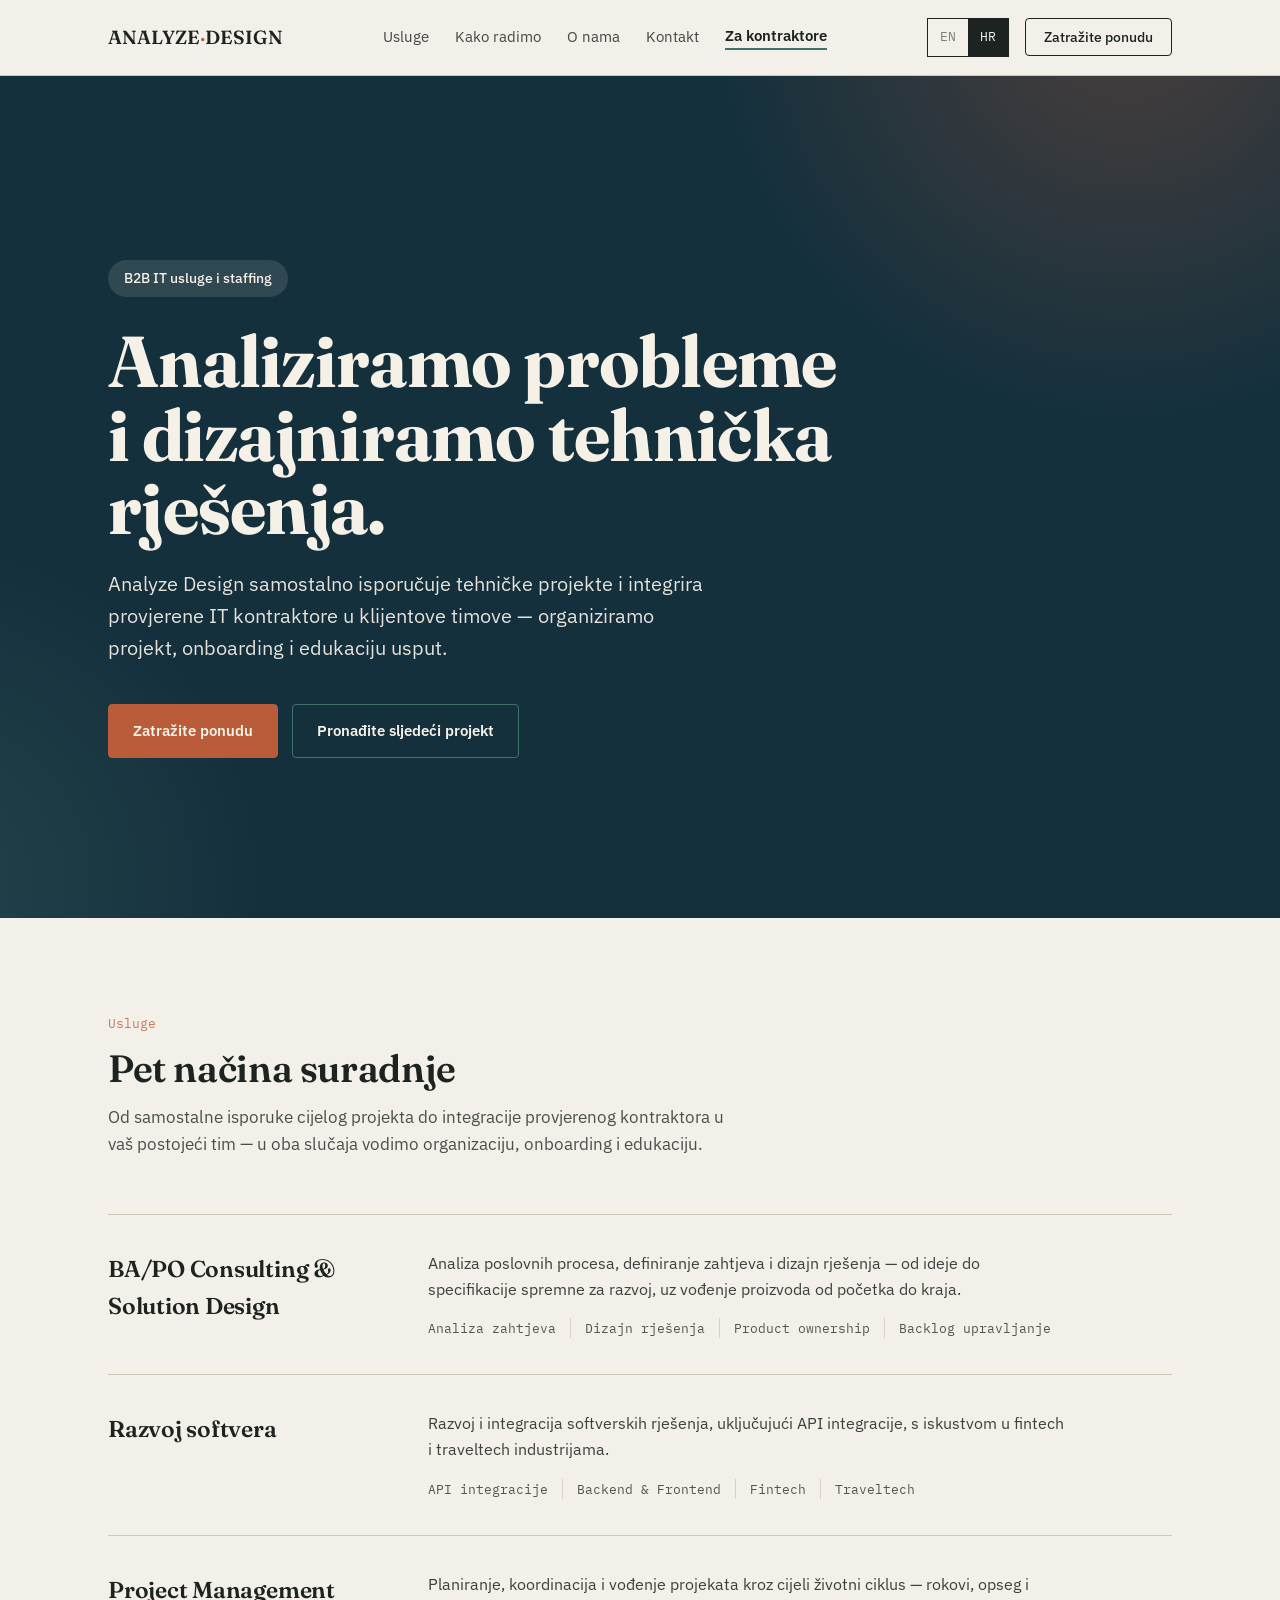
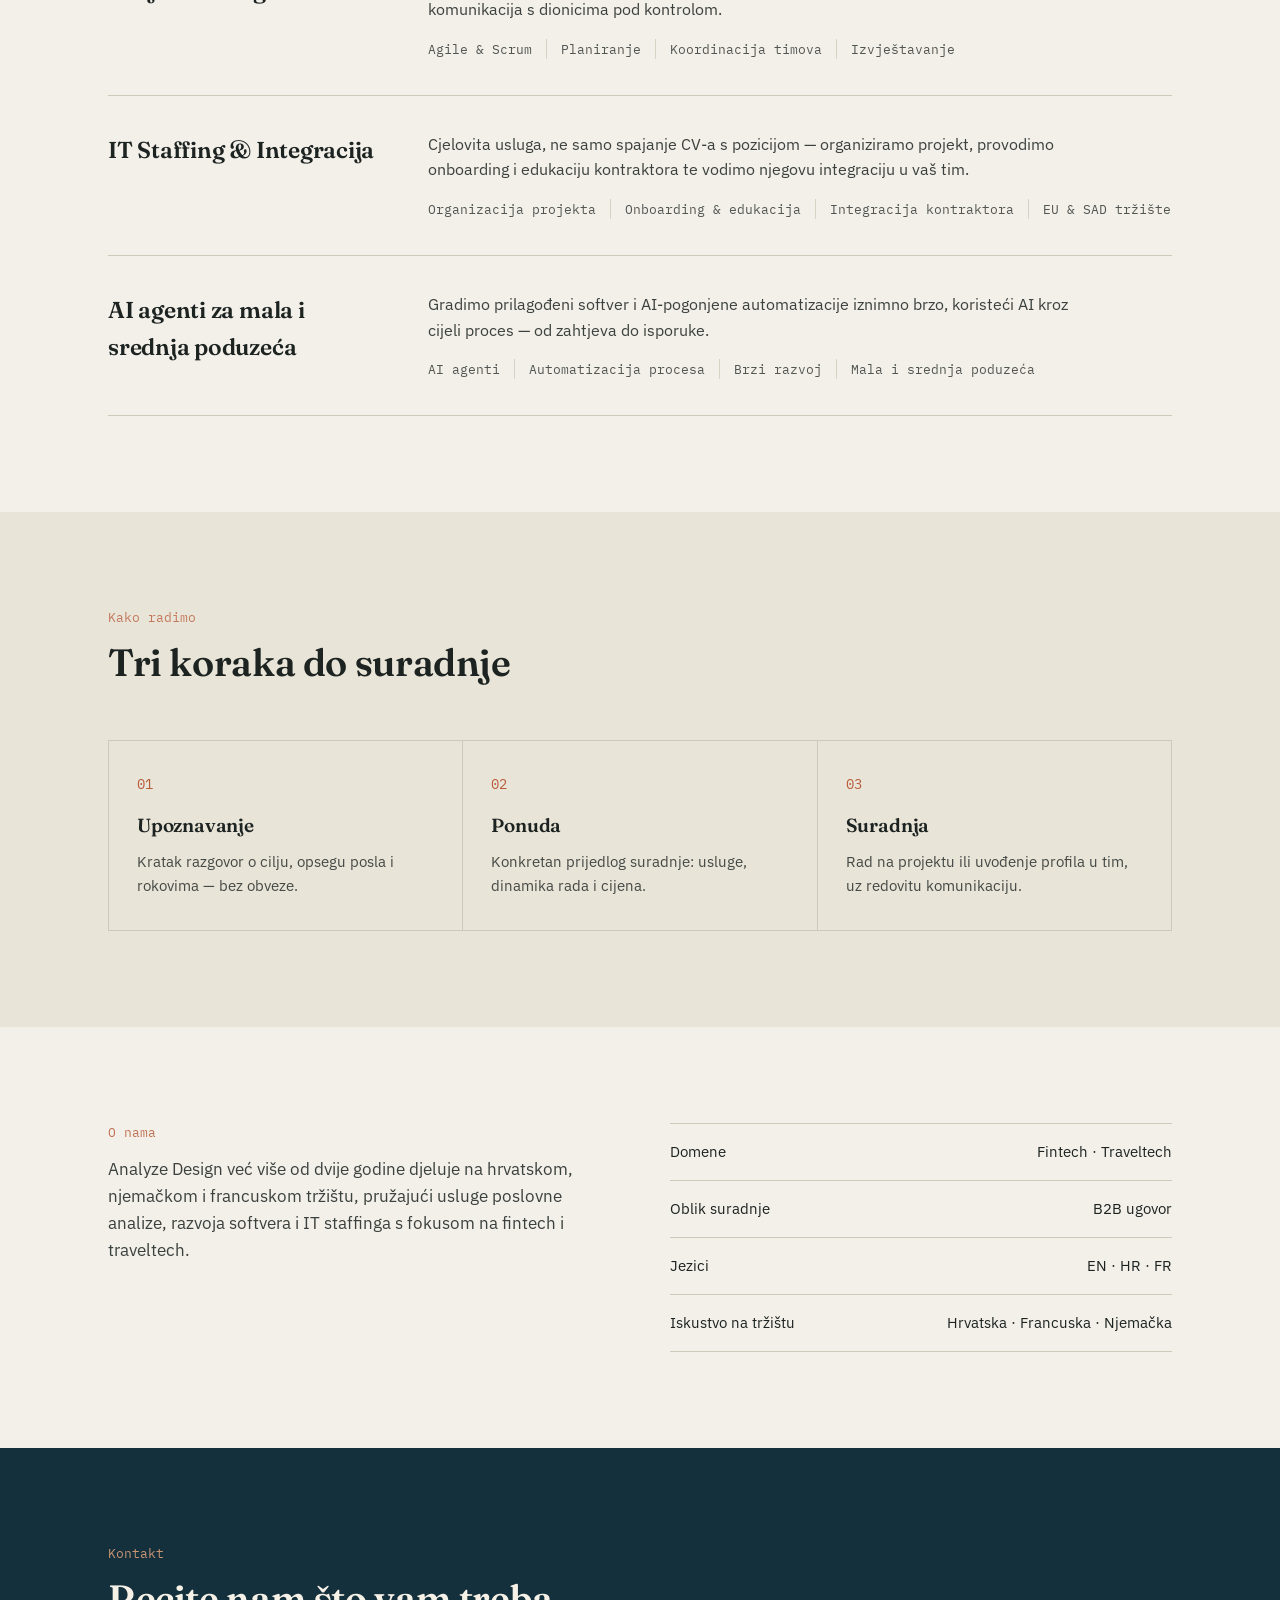
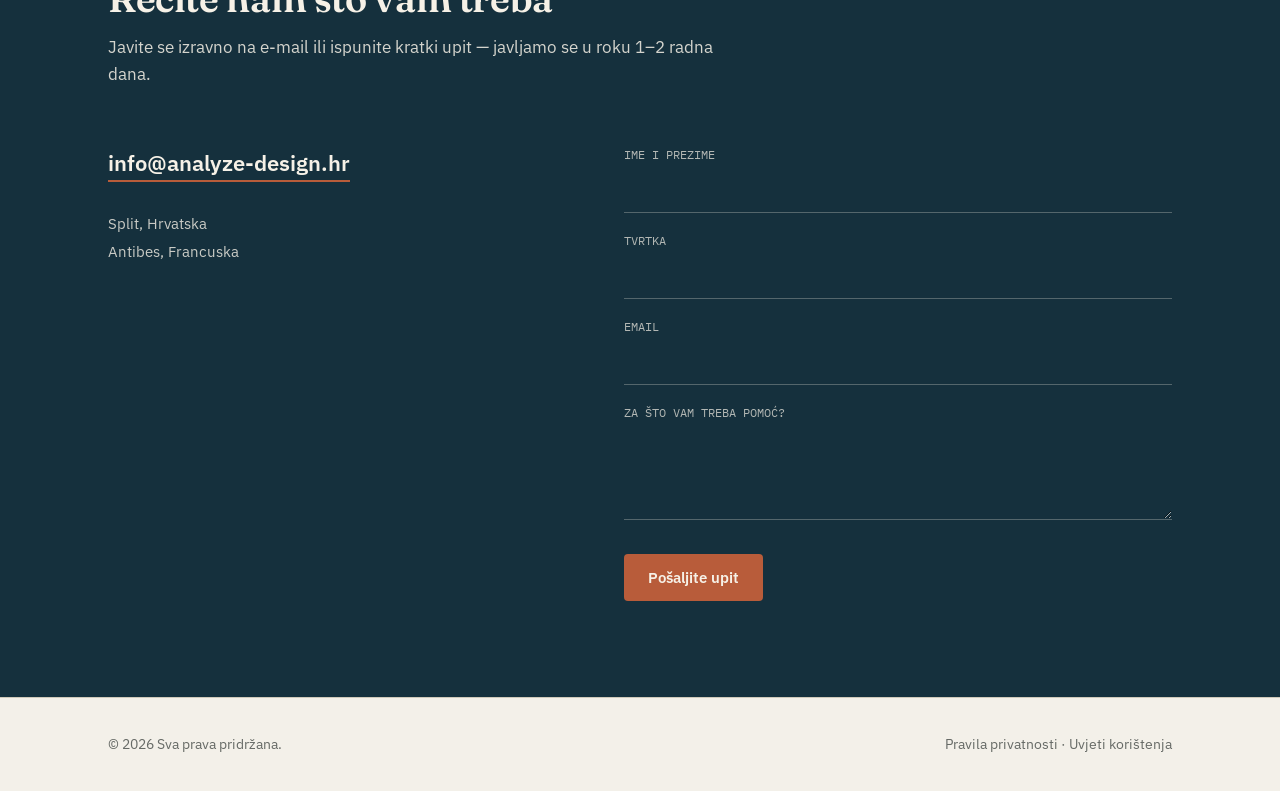
==== hr/index.html @ 05cdfe8d "Rename hr-index.html to index.html" ====
<!DOCTYPE html>
<html lang="hr">
<head>
<meta charset="UTF-8">
<meta name="viewport" content="width=device-width, initial-scale=1.0">
<title>Analyze Design — Analiziramo probleme i dizajniramo tehnička rješenja</title>
<meta name="description" content="Analyze Design d.o.o. — BA/PO consulting & dizajn rješenja, razvoj softvera, project management, AI agenti i B2B IT staffing za tvrtke diljem EU-a i SAD-a.">
<link rel="canonical" href="https://analyze-design.hr/hr/">
<link rel="alternate" hreflang="en" href="https://analyze-design.hr/">
<link rel="alternate" hreflang="hr" href="https://analyze-design.hr/hr/">
<link rel="alternate" hreflang="x-default" href="https://analyze-design.hr/">
<meta property="og:type" content="website">
<meta property="og:site_name" content="Analyze Design">
<meta property="og:locale" content="hr_HR">
<meta property="og:url" content="https://analyze-design.hr/hr/">
<meta property="og:title" content="Analyze Design — Analiziramo probleme i dizajniramo tehnička rješenja">
<meta property="og:description" content="BA/PO consulting & dizajn rješenja, razvoj softvera, project management, AI agenti i B2B IT staffing za tvrtke diljem EU-a i SAD-a.">
<meta property="og:image" content="https://analyze-design.hr/og-image.png">
<meta property="og:image:width" content="1200">
<meta property="og:image:height" content="630">
<meta name="twitter:card" content="summary_large_image">
<meta name="twitter:title" content="Analyze Design — Analiziramo probleme i dizajniramo tehnička rješenja">
<meta name="twitter:description" content="BA/PO consulting & dizajn rješenja, razvoj softvera, project management, AI agenti i B2B IT staffing za tvrtke diljem EU-a i SAD-a.">
<meta name="twitter:image" content="https://analyze-design.hr/og-image.png">
<link rel="icon" href="data:image/svg+xml,%3Csvg xmlns='http://www.w3.org/2000/svg' viewBox='0 0 100 100'%3E%3Crect width='100' height='100' fill='%2315303D'/%3E%3Cpath d='M20 20 L20 80 M20 20 L80 20' stroke='%23F6F1E7' stroke-width='6' fill='none'/%3E%3C/svg%3E">
<link rel="preconnect" href="https://fonts.googleapis.com">
<link rel="preconnect" href="https://fonts.gstatic.com" crossorigin>
<link href="https://fonts.googleapis.com/css2?family=Fraunces:opsz,wght@9..144,500;9..144,600;9..144,700&family=IBM+Plex+Mono:wght@400;500&family=IBM+Plex+Sans:wght@400;500;600;700&display=swap" rel="stylesheet">
<style>
  :root{
    --ink:#1C2321; --paper:#F3F0E9; --paper-2:#E9E4D8;
    --blueprint:#15303D; --blueprint-2:#1E4152;
    --line:#CFC9BA; --line-on-blue:rgba(246,241,231,0.28);
    --rust:#B85C3A; --rust-dark:#95452A;
    --teal:#3E7268; --teal-dark:#2C5148;
    --cream:#F6F1E7; --max:1120px;
  }
  *{box-sizing:border-box;}
  html{scroll-behavior:smooth;}
  body{margin:0; background:var(--paper); color:var(--ink); font-family:'IBM Plex Sans', sans-serif; font-size:16px; line-height:1.6; -webkit-font-smoothing:antialiased;}
  a{color:inherit;}
  h1,h2,h3,h4{font-family:'Fraunces', Georgia, serif; font-weight:600; letter-spacing:-0.01em;}
  .mono{font-family:'IBM Plex Mono', monospace;}
  .wrap{max-width:var(--max); margin:0 auto; padding:0 28px;}

  header{position:sticky; top:0; z-index:50; background:var(--paper); border-bottom:1px solid var(--line);}
  .nav{display:flex; align-items:center; justify-content:space-between; padding:18px 28px; max-width:var(--max); margin:0 auto; gap:20px; flex-wrap:wrap; position:relative;}
  .brand{font-family:'Fraunces', serif; font-weight:600; font-size:19px; white-space:nowrap; text-decoration:none; color:var(--ink);}
  .brand span{color:var(--rust);}
  nav.links{display:flex; gap:26px; align-items:center;}
  nav.links a{text-decoration:none; font-size:15px; color:var(--ink); opacity:0.82; white-space:nowrap;}
  nav.links a:hover{opacity:1;}
  nav.links a.cross-link{opacity:1; font-weight:600; border-bottom:2px solid var(--teal);}
  .nav-right{display:flex; align-items:center; gap:16px;}
  .nav-cta{border-radius:4px; border:1px solid var(--ink); padding:9px 18px; text-decoration:none; font-size:14px; font-weight:500; white-space:nowrap; background:none; cursor:pointer; font-family:'IBM Plex Sans', sans-serif; color:var(--ink);}
  .nav-cta:hover{background:var(--ink); color:var(--paper);}
  .lang-switch{display:flex; border:1px solid var(--ink); font-family:'IBM Plex Mono', monospace; font-size:13px;}
  .lang-switch a{padding:8px 12px; text-decoration:none; color:var(--ink); opacity:0.55;}
  .lang-switch a.active{opacity:1; background:var(--ink); color:var(--paper);}
  .menu-toggle{display:none; background:none; border:1px solid var(--ink); border-radius:4px; padding:9px 10px; cursor:pointer; flex-direction:column; gap:4px;}
  .menu-toggle span{display:block; width:18px; height:2px; background:var(--ink);}

  .hero{background:var(--blueprint); color:var(--cream); position:relative; overflow:hidden;
    background-image:
      radial-gradient(680px circle at 88% -8%, rgba(184,92,58,0.32), transparent 60%),
      radial-gradient(560px circle at -6% 96%, rgba(62,114,104,0.30), transparent 60%);
  }
  .hero-inner{max-width:var(--max); margin:0 auto; padding:88px 28px 0; position:relative;}
  .hero-tag{display:inline-block; font-size:13.5px; font-weight:500; color:var(--cream); background:rgba(246,241,231,0.12); padding:8px 16px; border-radius:999px; margin:0 0 28px;}
  .hero h1{font-size:clamp(40px, 6.6vw, 72px); line-height:1.02; margin:0 0 22px; font-weight:700; letter-spacing:-0.01em; max-width:760px;}
  .hero p.lead{font-size:clamp(17px, 2vw, 20px); max-width:600px; opacity:0.92; margin:0 0 40px;}
  .hero-ctas{display:flex; gap:14px; flex-wrap:wrap; margin-bottom:64px;}
  .btn-primary{border-radius:4px; background:var(--rust); color:var(--cream); border:1px solid var(--rust); padding:14px 24px; text-decoration:none; font-weight:600; font-size:15px; display:inline-block; cursor:pointer; font-family:'IBM Plex Sans', sans-serif;}
  .btn-primary:hover{background:var(--rust-dark); border-color:var(--rust-dark);}
  .btn-teal{border-radius:4px; background:transparent; color:var(--cream); border:1px solid var(--teal); padding:14px 24px; text-decoration:none; font-weight:600; font-size:15px; display:inline-block; cursor:pointer; font-family:'IBM Plex Sans', sans-serif;}
  .btn-teal:hover{background:var(--teal); border-color:var(--teal);}

  section{padding:96px 0;}
  .section-head{max-width:640px; margin-bottom:56px;}
  .section-head .kicker{font-family:'IBM Plex Mono', monospace; font-size:13px; color:var(--rust); margin:0 0 12px;}
  .section-head h2{font-size:clamp(28px,4vw,38px); margin:0 0 14px; line-height:1.14;}
  .section-head p{font-size:17px; opacity:0.78; margin:0;}

  .service-row{display:grid; grid-template-columns:280px 1fr; gap:40px; padding:36px 0; border-top:1px solid var(--line);}
  .service-row:last-child{border-bottom:1px solid var(--line);}
  .service-row h3{margin:0; font-size:23px;}
  .service-row .desc{font-size:16px; opacity:0.85; max-width:640px; margin:0 0 16px;}
  .tags{display:flex; flex-wrap:wrap; gap:10px 0;}
  .tags span{font-family:'IBM Plex Mono', monospace; font-size:12.5px; padding-right:14px; margin-right:14px; border-right:1px solid var(--line); opacity:0.75;}
  .tags span:last-child{border-right:none; margin-right:0; padding-right:0;}

  .process{background:var(--paper-2);}
  .steps{display:grid; grid-template-columns:repeat(3,1fr); gap:1px; background:var(--line); border:1px solid var(--line);}
  .step{background:var(--paper-2); padding:32px 28px;}
  .step .num{font-family:'IBM Plex Mono', monospace; font-size:14px; color:var(--rust); margin-bottom:14px;}
  .step h4{margin:0 0 10px; font-size:19px;}
  .step p{margin:0; font-size:15px; opacity:0.8;}

  .about{display:grid; grid-template-columns:1fr 1fr; gap:60px; align-items:start;}
  .about-copy p{font-size:17px; opacity:0.85; margin:0 0 18px;}
  .about-facts{border-top:1px solid var(--line);}
  .about-facts div{display:flex; justify-content:space-between; gap:20px; padding:16px 0; border-bottom:1px solid var(--line); font-size:15px;}

  .contact{background:var(--blueprint); color:var(--cream);}
  .contact .section-head p{opacity:0.85;}
  .contact .section-head .kicker{color:#E9A87E;}
  .contact-grid{display:grid; grid-template-columns:1fr 1.2fr; gap:60px;}
  .contact-info a.email{display:inline-block; font-size:22px; font-weight:600; text-decoration:none; border-bottom:2px solid var(--rust); margin-bottom:28px;}
  .contact-info .loc{opacity:0.8; font-size:15px; line-height:1.9;}
  form{display:flex; flex-direction:column; gap:18px;}
  .field label{display:block; font-family:'IBM Plex Mono', monospace; font-size:12px; opacity:0.7; margin-bottom:8px;}
  .field input, .field textarea{width:100%; background:transparent; border:none; border-bottom:1px solid var(--line-on-blue); color:var(--cream); font-family:'IBM Plex Sans', sans-serif; font-size:16px; padding:10px 0; outline:none;}
  .field input:focus, .field textarea:focus{border-bottom-color:var(--cream);}
  .field textarea{resize:vertical; min-height:90px;}
  form .btn-primary{align-self:flex-start; border:none; margin-top:8px;}

  footer{padding:36px 0; border-top:1px solid var(--line);}
  .foot-inner{display:flex; justify-content:space-between; flex-wrap:wrap; gap:12px; font-size:13.5px; opacity:0.65;}

  :is(a,button):focus-visible{outline:2px solid var(--rust); outline-offset:3px;}

  @media (max-width:820px){
    .menu-toggle{display:flex;}
    nav.links{display:none; position:absolute; top:100%; left:0; right:0; background:var(--paper); border-bottom:1px solid var(--line); flex-direction:column; align-items:flex-start; padding:20px 28px; gap:18px; z-index:60;}
    nav.links.open{display:flex;}
    .service-row{grid-template-columns:1fr; gap:14px;}
    .steps{grid-template-columns:1fr;}
    .about{grid-template-columns:1fr; gap:36px;}
    .contact-grid{grid-template-columns:1fr; gap:44px;}
    .nav{padding:16px 20px;}
  }
  @media (prefers-reduced-motion: reduce){ html{scroll-behavior:auto;} }
</style>
</head>
<body>

<header>
  <div class="nav">
    <a class="brand" href="index.html">ANALYZE<span>·</span>DESIGN</a>
    <nav class="links">
      <a href="#services">Usluge</a>
      <a href="#how-we-work">Kako radimo</a>
      <a href="#about">O nama</a>
      <a href="#contact">Kontakt</a>
      <a class="cross-link" href="contractors.html">Za kontraktore</a>
    </nav>
    <div class="nav-right">
      <div class="lang-switch">
        <a href="../index.html">EN</a>
        <a class="active" href="index.html">HR</a>
      </div>
      <button class="nav-cta" type="button" onclick="document.getElementById('contact').scrollIntoView({behavior:'smooth'})">Zatražite ponudu</button>
    </div>
    <button class="menu-toggle" type="button" aria-label="Izbornik" onclick="document.querySelector('nav.links').classList.toggle('open')">
      <span></span><span></span><span></span>
    </button>
  </div>
</header>

<section class="hero">
  <div class="hero-inner">
    <p class="hero-tag">B2B IT usluge i staffing</p>
    <h1>Analiziramo probleme<br>i dizajniramo tehnička rješenja.</h1>
    <p class="lead">Analyze Design samostalno isporučuje tehničke projekte i integrira provjerene IT kontraktore u klijentove timove — organiziramo projekt, onboarding i edukaciju usput.</p>
    <div class="hero-ctas">
      <button class="btn-primary" type="button" onclick="document.getElementById('contact').scrollIntoView({behavior:'smooth'})">Zatražite ponudu</button>
      <a class="btn-teal" href="contractors.html">Pronađite sljedeći projekt</a>
    </div>
  </div>
</section>

<section id="services">
  <div class="wrap">
    <div class="section-head">
      <p class="kicker">Usluge</p>
      <h2>Pet načina suradnje</h2>
      <p>Od samostalne isporuke cijelog projekta do integracije provjerenog kontraktora u vaš postojeći tim — u oba slučaja vodimo organizaciju, onboarding i edukaciju.</p>
    </div>

    <div class="service-row">
      <h3>BA/PO Consulting &amp; Solution Design</h3>
      <div><p class="desc">Analiza poslovnih procesa, definiranje zahtjeva i dizajn rješenja — od ideje do specifikacije spremne za razvoj, uz vođenje proizvoda od početka do kraja.</p>
      <div class="tags"><span>Analiza zahtjeva</span><span>Dizajn rješenja</span><span>Product ownership</span><span>Backlog upravljanje</span></div></div>
    </div>
    <div class="service-row">
      <h3>Razvoj softvera</h3>
      <div><p class="desc">Razvoj i integracija softverskih rješenja, uključujući API integracije, s iskustvom u fintech i traveltech industrijama.</p>
      <div class="tags"><span>API integracije</span><span>Backend & Frontend</span><span>Fintech</span><span>Traveltech</span></div></div>
    </div>
    <div class="service-row">
      <h3>Project Management</h3>
      <div><p class="desc">Planiranje, koordinacija i vođenje projekata kroz cijeli životni ciklus — rokovi, opseg i komunikacija s dionicima pod kontrolom.</p>
      <div class="tags"><span>Agile & Scrum</span><span>Planiranje</span><span>Koordinacija timova</span><span>Izvještavanje</span></div></div>
    </div>
    <div class="service-row">
      <h3>IT Staffing &amp; Integracija</h3>
      <div><p class="desc">Cjelovita usluga, ne samo spajanje CV-a s pozicijom — organiziramo projekt, provodimo onboarding i edukaciju kontraktora te vodimo njegovu integraciju u vaš tim.</p>
      <div class="tags"><span>Organizacija projekta</span><span>Onboarding & edukacija</span><span>Integracija kontraktora</span><span>EU & SAD tržište</span></div></div>
    </div>
    <div class="service-row">
      <h3>AI agenti za mala i srednja poduzeća</h3>
      <div><p class="desc">Gradimo prilagođeni softver i AI-pogonjene automatizacije iznimno brzo, koristeći AI kroz cijeli proces — od zahtjeva do isporuke.</p>
      <div class="tags"><span>AI agenti</span><span>Automatizacija procesa</span><span>Brzi razvoj</span><span>Mala i srednja poduzeća</span></div></div>
    </div>
  </div>
</section>

<section class="process" id="how-we-work">
  <div class="wrap">
    <div class="section-head">
      <p class="kicker">Kako radimo</p>
      <h2>Tri koraka do suradnje</h2>
    </div>
    <div class="steps">
      <div class="step"><div class="num mono">01</div><h4>Upoznavanje</h4><p>Kratak razgovor o cilju, opsegu posla i rokovima — bez obveze.</p></div>
      <div class="step"><div class="num mono">02</div><h4>Ponuda</h4><p>Konkretan prijedlog suradnje: usluge, dinamika rada i cijena.</p></div>
      <div class="step"><div class="num mono">03</div><h4>Suradnja</h4><p>Rad na projektu ili uvođenje profila u tim, uz redovitu komunikaciju.</p></div>
    </div>
  </div>
</section>

<section id="about">
  <div class="wrap about">
    <div class="about-copy">
      <p class="kicker" style="font-family:'IBM Plex Mono',monospace;font-size:13px;color:var(--rust);margin:0 0 12px;">O nama</p>
      <p>Analyze Design već više od dvije godine djeluje na hrvatskom, njemačkom i francuskom tržištu, pružajući usluge poslovne analize, razvoja softvera i IT staffinga s fokusom na fintech i traveltech.</p>
    </div>
    <div class="about-facts">
      <div><span>Domene</span><span>Fintech · Traveltech</span></div>
      <div><span>Oblik suradnje</span><span>B2B ugovor</span></div>
      <div><span>Jezici</span><span>EN · HR · FR</span></div>
      <div><span>Iskustvo na tržištu</span><span>Hrvatska · Francuska · Njemačka</span></div>
    </div>
  </div>
</section>

<section class="contact" id="contact">
  <div class="wrap">
    <div class="section-head">
      <p class="kicker">Kontakt</p>
      <h2>Recite nam što vam treba</h2>
      <p>Javite se izravno na e-mail ili ispunite kratki upit — javljamo se u roku 1–2 radna dana.</p>
    </div>
    <div class="contact-grid">
      <div class="contact-info">
        <a class="email" href="mailto:info@analyze-design.hr">info@analyze-design.hr</a>
        <div class="loc">Split, Hrvatska<br>Antibes, Francuska</div>
      </div>
      <form id="form-company">
        <div class="field"><label class="mono" for="c-name">IME I PREZIME</label><input type="text" id="c-name" required></div>
        <div class="field"><label class="mono" for="c-company">TVRTKA</label><input type="text" id="c-company"></div>
        <div class="field"><label class="mono" for="c-email">EMAIL</label><input type="email" id="c-email" required></div>
        <div class="field"><label class="mono" for="c-message">ZA ŠTO VAM TREBA POMOĆ?</label><textarea id="c-message" required></textarea></div>
        <button type="submit" class="btn-primary">Pošaljite upit</button>
      </form>
    </div>
  </div>
</section>

<footer>
  <div class="wrap foot-inner">
    <span>© <span id="year"></span> Sva prava pridržana.</span>
    <span>Pravila privatnosti · Uvjeti korištenja</span>
  </div>
</footer>

<script>
  document.getElementById('year').textContent = new Date().getFullYear();
  document.getElementById('form-company').addEventListener('submit', function(e){
    e.preventDefault();
    var name = document.getElementById('c-name').value;
    var company = document.getElementById('c-company').value;
    var email = document.getElementById('c-email').value;
    var msg = document.getElementById('c-message').value;
    var subject = encodeURIComponent('Upit s web stranice — ' + name);
    var lines = ['Ime: ' + name, 'Tvrtka: ' + company, 'Email: ' + email, '', msg];
    var body = encodeURIComponent(lines.join('\n'));
    window.location.href = 'mailto:info@analyze-design.hr?subject=' + subject + '&body=' + body;
  });
</script>

</body>
</html>
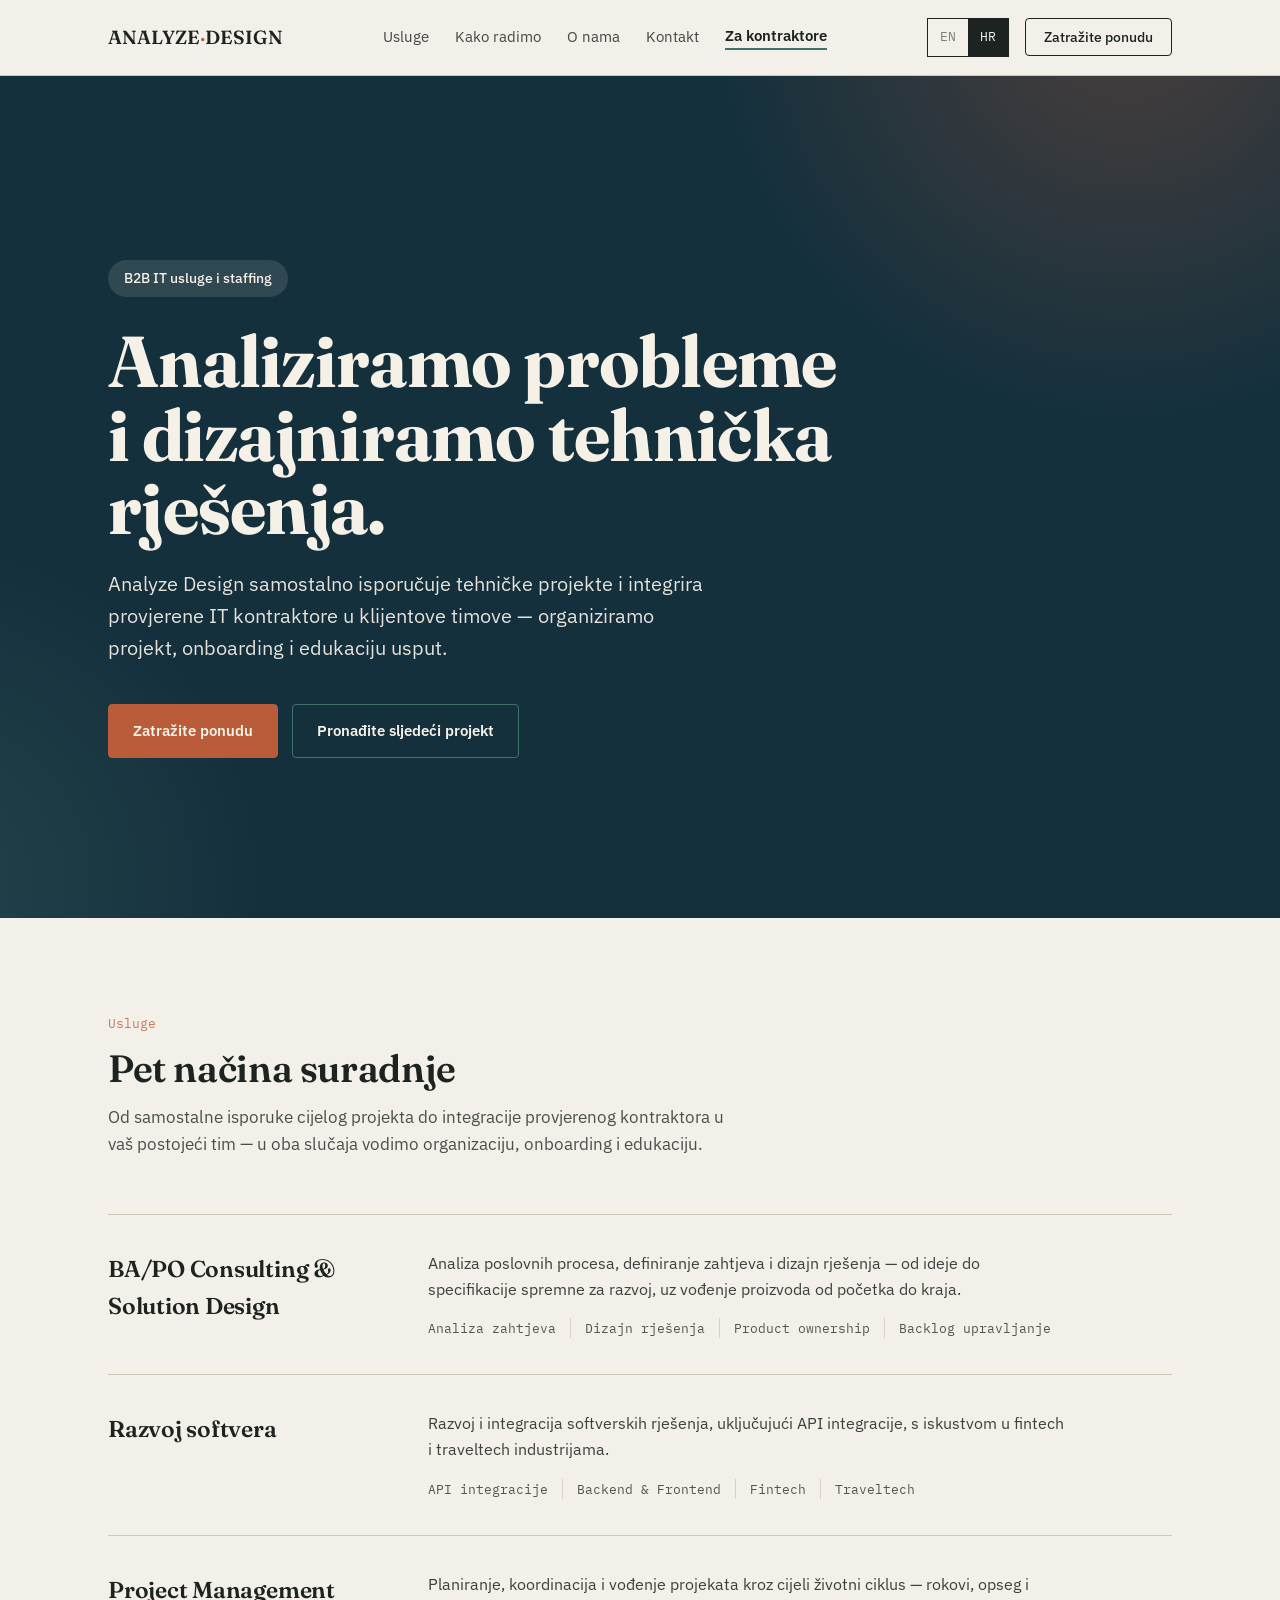
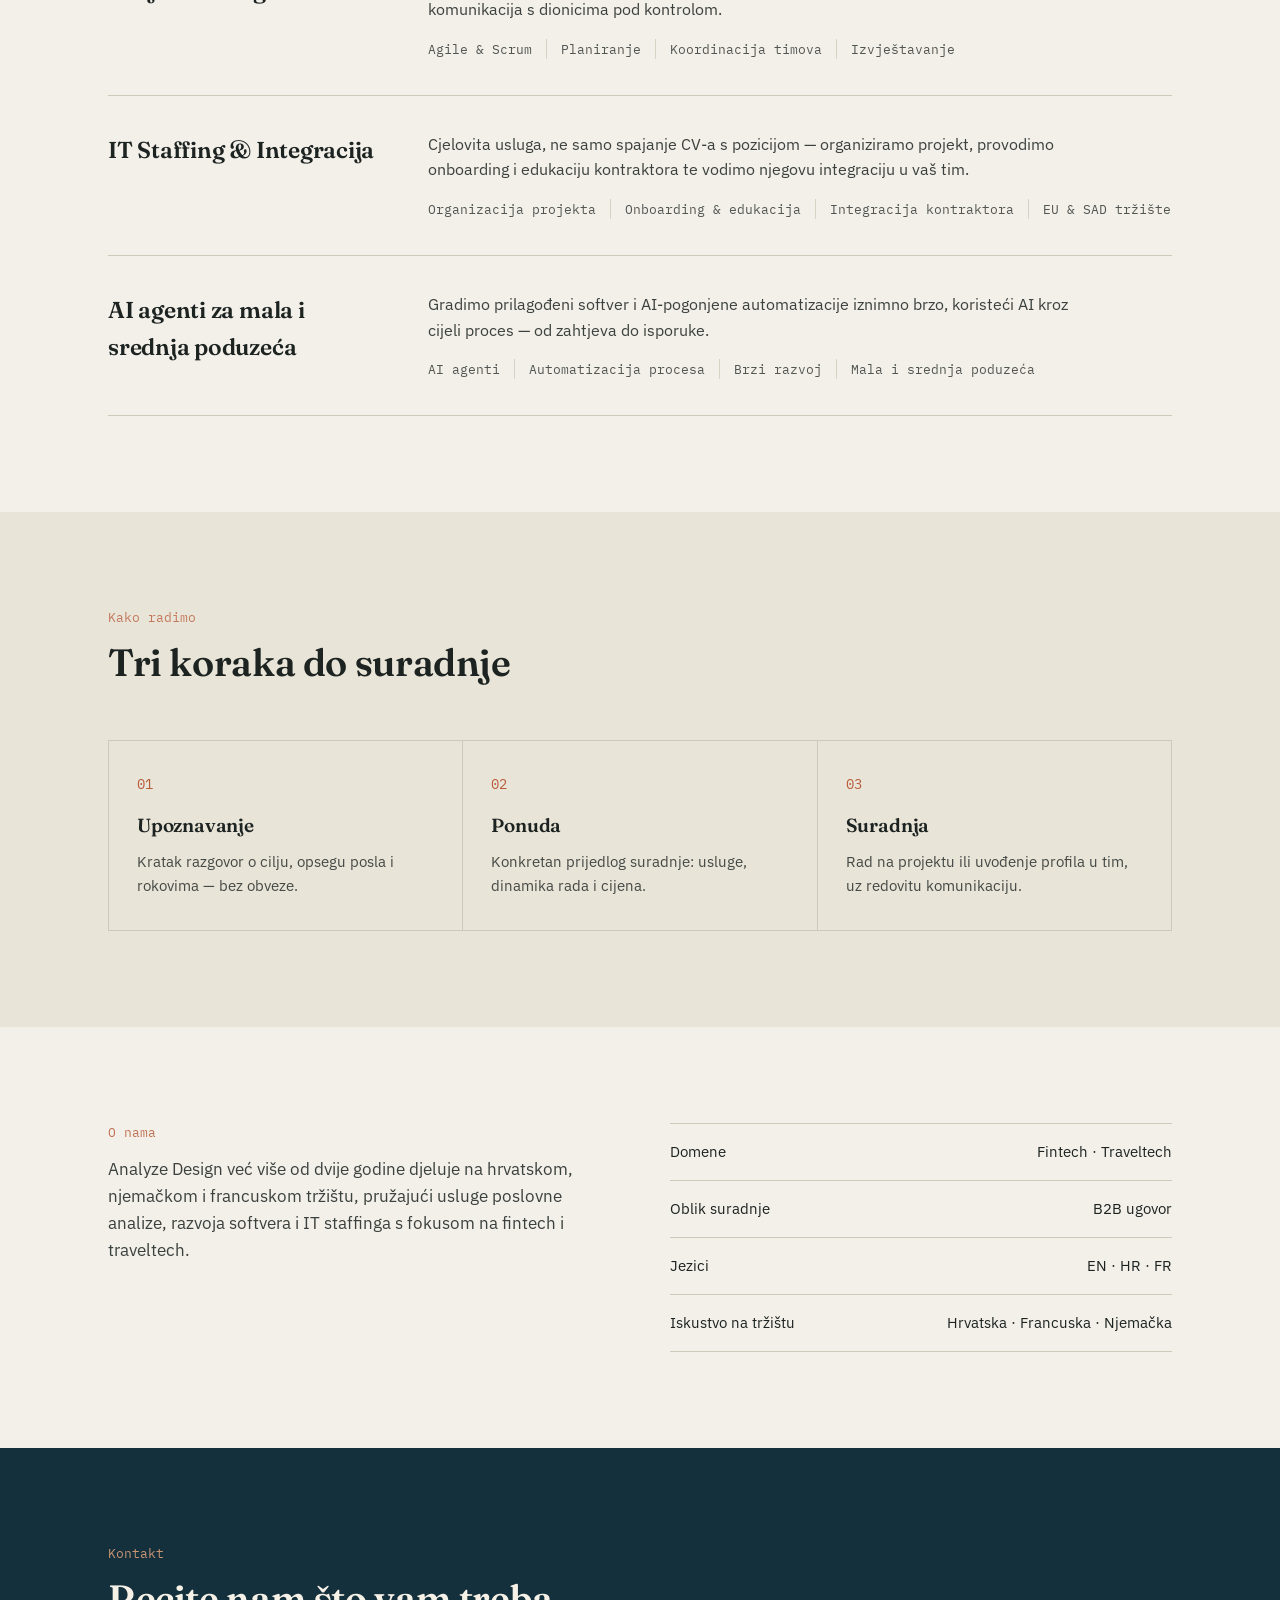
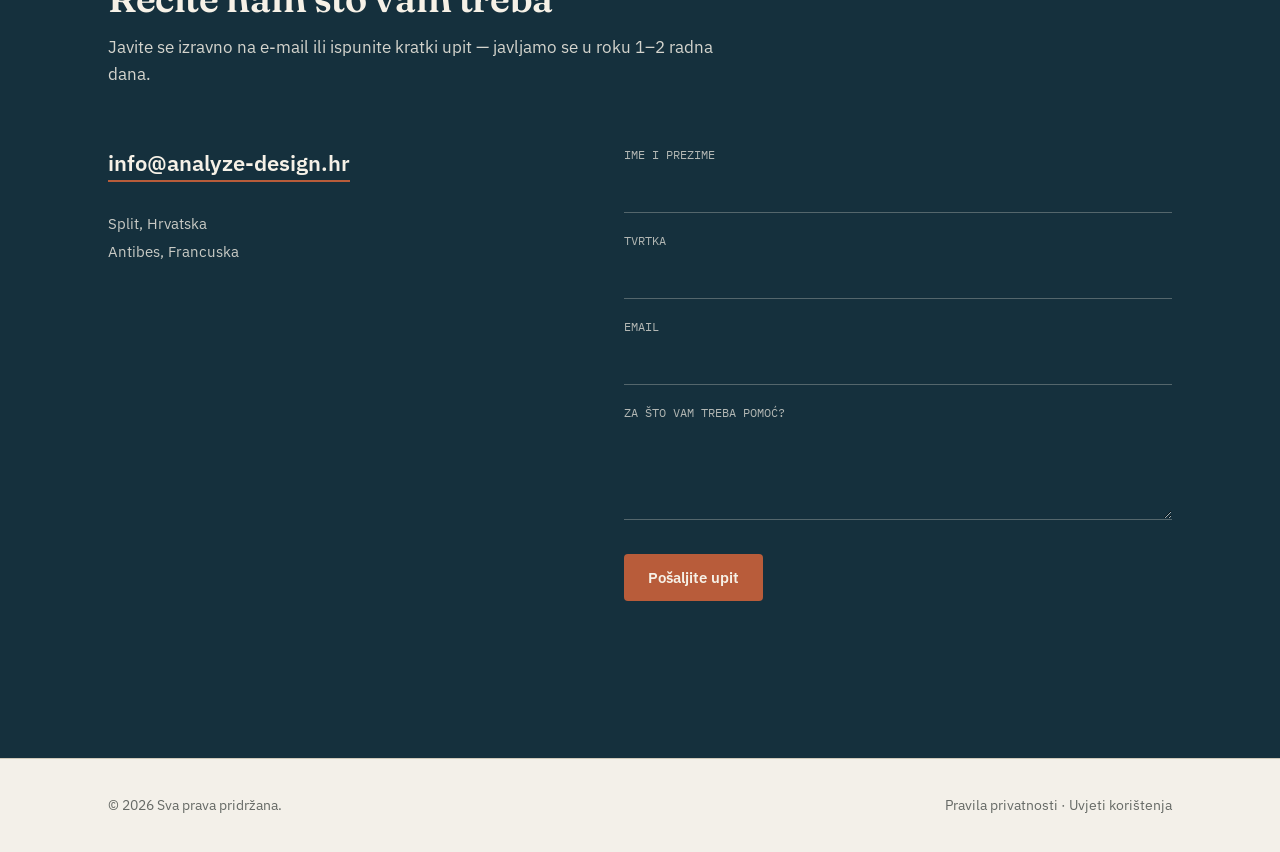
==== commit 94e00702: "Send contact forms via server-side email instead of mailto Forms now POST to a PHP endpoint that sen" ====
--- a/hr/index.html
+++ b/hr/index.html
@@ -113,6 +113,10 @@
   .field input:focus, .field textarea:focus{border-bottom-color:var(--cream);}
   .field textarea{resize:vertical; min-height:90px;}
   form .btn-primary{align-self:flex-start; border:none; margin-top:8px;}
+  .hp-field{position:absolute; left:-9999px; width:1px; height:1px; overflow:hidden;}
+  .form-status{margin-top:12px; font-family:'IBM Plex Mono', monospace; font-size:13px; min-height:18px;}
+  .form-status.ok{color:#8FD9A8;}
+  .form-status.err{color:#E9A87E;}
 
   footer{padding:36px 0; border-top:1px solid var(--line);}
   .foot-inner{display:flex; justify-content:space-between; flex-wrap:wrap; gap:12px; font-size:13.5px; opacity:0.65;}
@@ -246,12 +250,14 @@
         <a class="email" href="mailto:info@analyze-design.hr">info@analyze-design.hr</a>
         <div class="loc">Split, Hrvatska<br>Antibes, Francuska</div>
       </div>
-      <form id="form-company">
-        <div class="field"><label class="mono" for="c-name">IME I PREZIME</label><input type="text" id="c-name" required></div>
-        <div class="field"><label class="mono" for="c-company">TVRTKA</label><input type="text" id="c-company"></div>
-        <div class="field"><label class="mono" for="c-email">EMAIL</label><input type="email" id="c-email" required></div>
-        <div class="field"><label class="mono" for="c-message">ZA ŠTO VAM TREBA POMOĆ?</label><textarea id="c-message" required></textarea></div>
+      <form id="form-company" data-type="company" data-lang="hr">
+        <div class="field"><label class="mono" for="c-name">IME I PREZIME</label><input type="text" id="c-name" name="name" required></div>
+        <div class="field"><label class="mono" for="c-company">TVRTKA</label><input type="text" id="c-company" name="company"></div>
+        <div class="field"><label class="mono" for="c-email">EMAIL</label><input type="email" id="c-email" name="email" required></div>
+        <div class="field"><label class="mono" for="c-message">ZA ŠTO VAM TREBA POMOĆ?</label><textarea id="c-message" name="message" required></textarea></div>
+        <input class="hp-field" type="text" name="website" tabindex="-1" autocomplete="off" aria-hidden="true">
         <button type="submit" class="btn-primary">Pošaljite upit</button>
+        <p class="form-status" aria-live="polite"></p>
       </form>
     </div>
   </div>
@@ -266,18 +272,8 @@
 
 <script>
   document.getElementById('year').textContent = new Date().getFullYear();
-  document.getElementById('form-company').addEventListener('submit', function(e){
-    e.preventDefault();
-    var name = document.getElementById('c-name').value;
-    var company = document.getElementById('c-company').value;
-    var email = document.getElementById('c-email').value;
-    var msg = document.getElementById('c-message').value;
-    var subject = encodeURIComponent('Upit s web stranice — ' + name);
-    var lines = ['Ime: ' + name, 'Tvrtka: ' + company, 'Email: ' + email, '', msg];
-    var body = encodeURIComponent(lines.join('\n'));
-    window.location.href = 'mailto:info@analyze-design.hr?subject=' + subject + '&body=' + body;
-  });
 </script>
+<script src="/contact-form.js"></script>
 
 </body>
 </html>
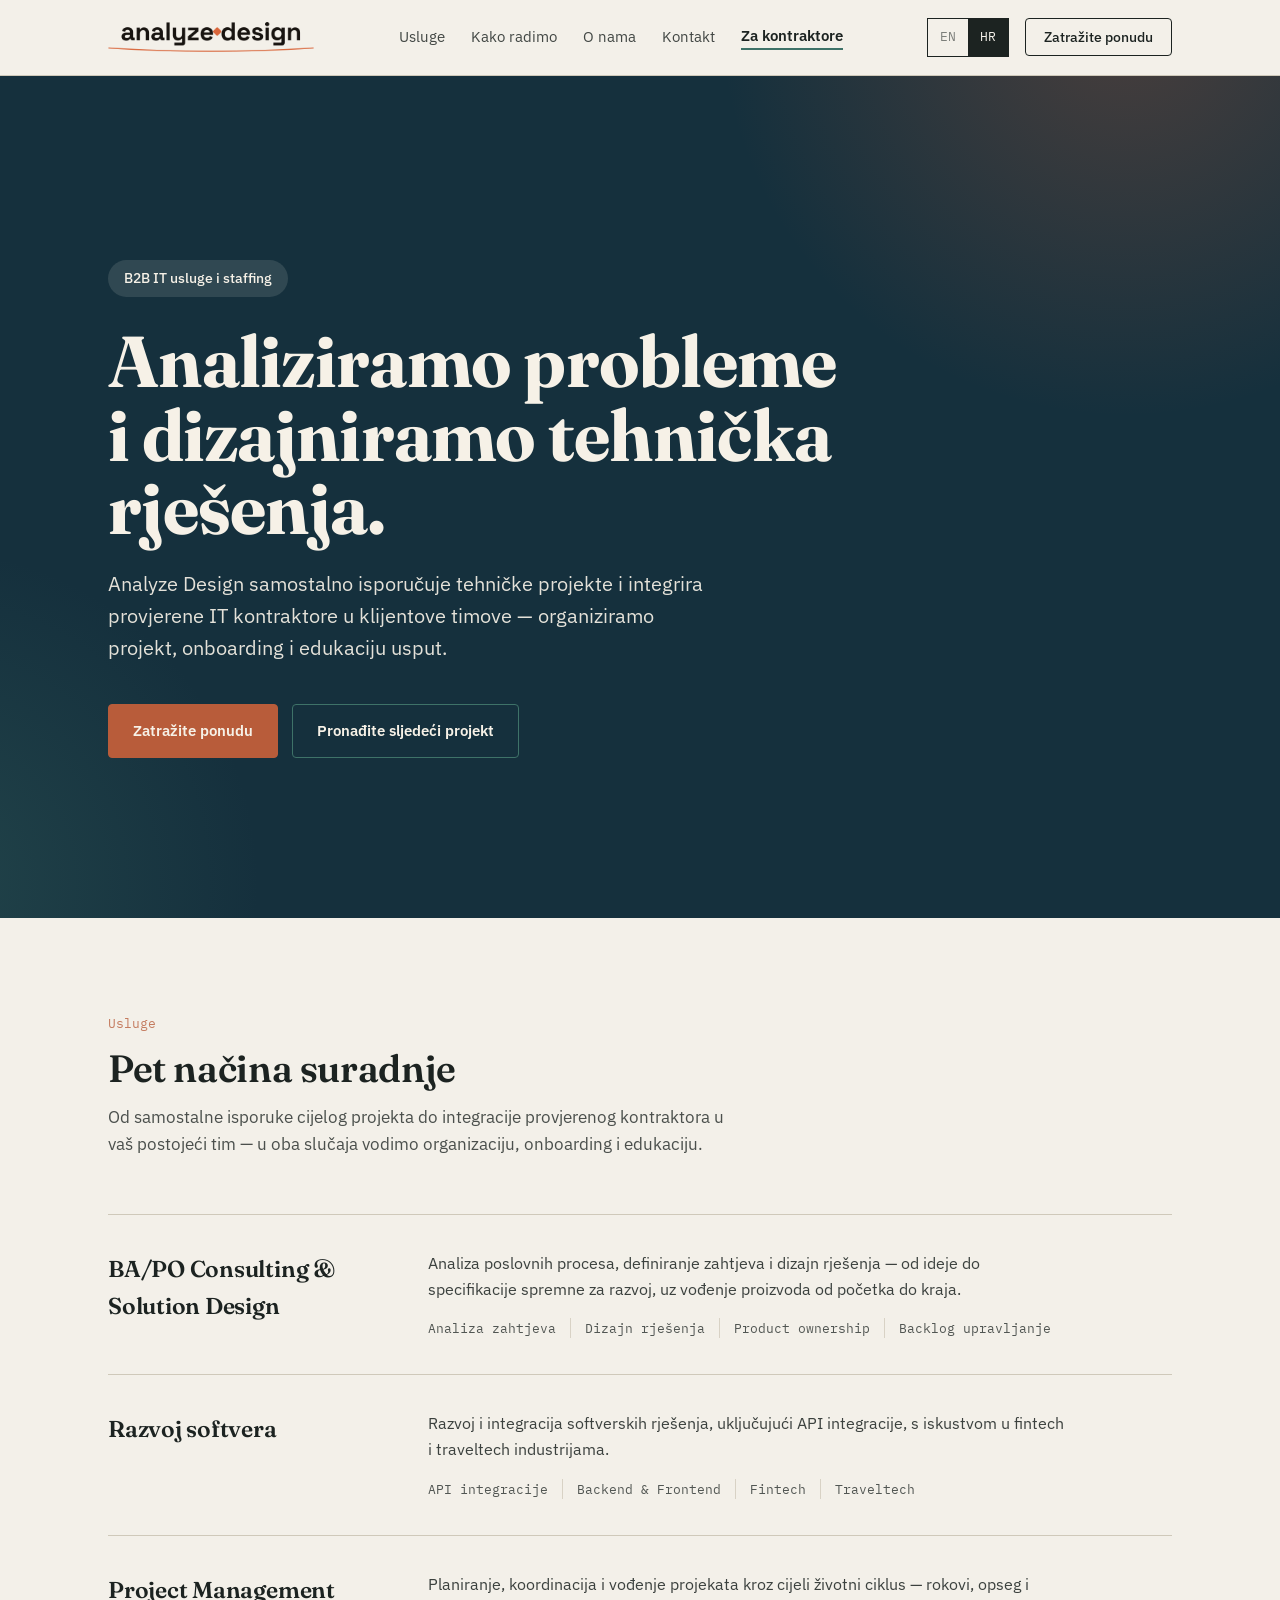
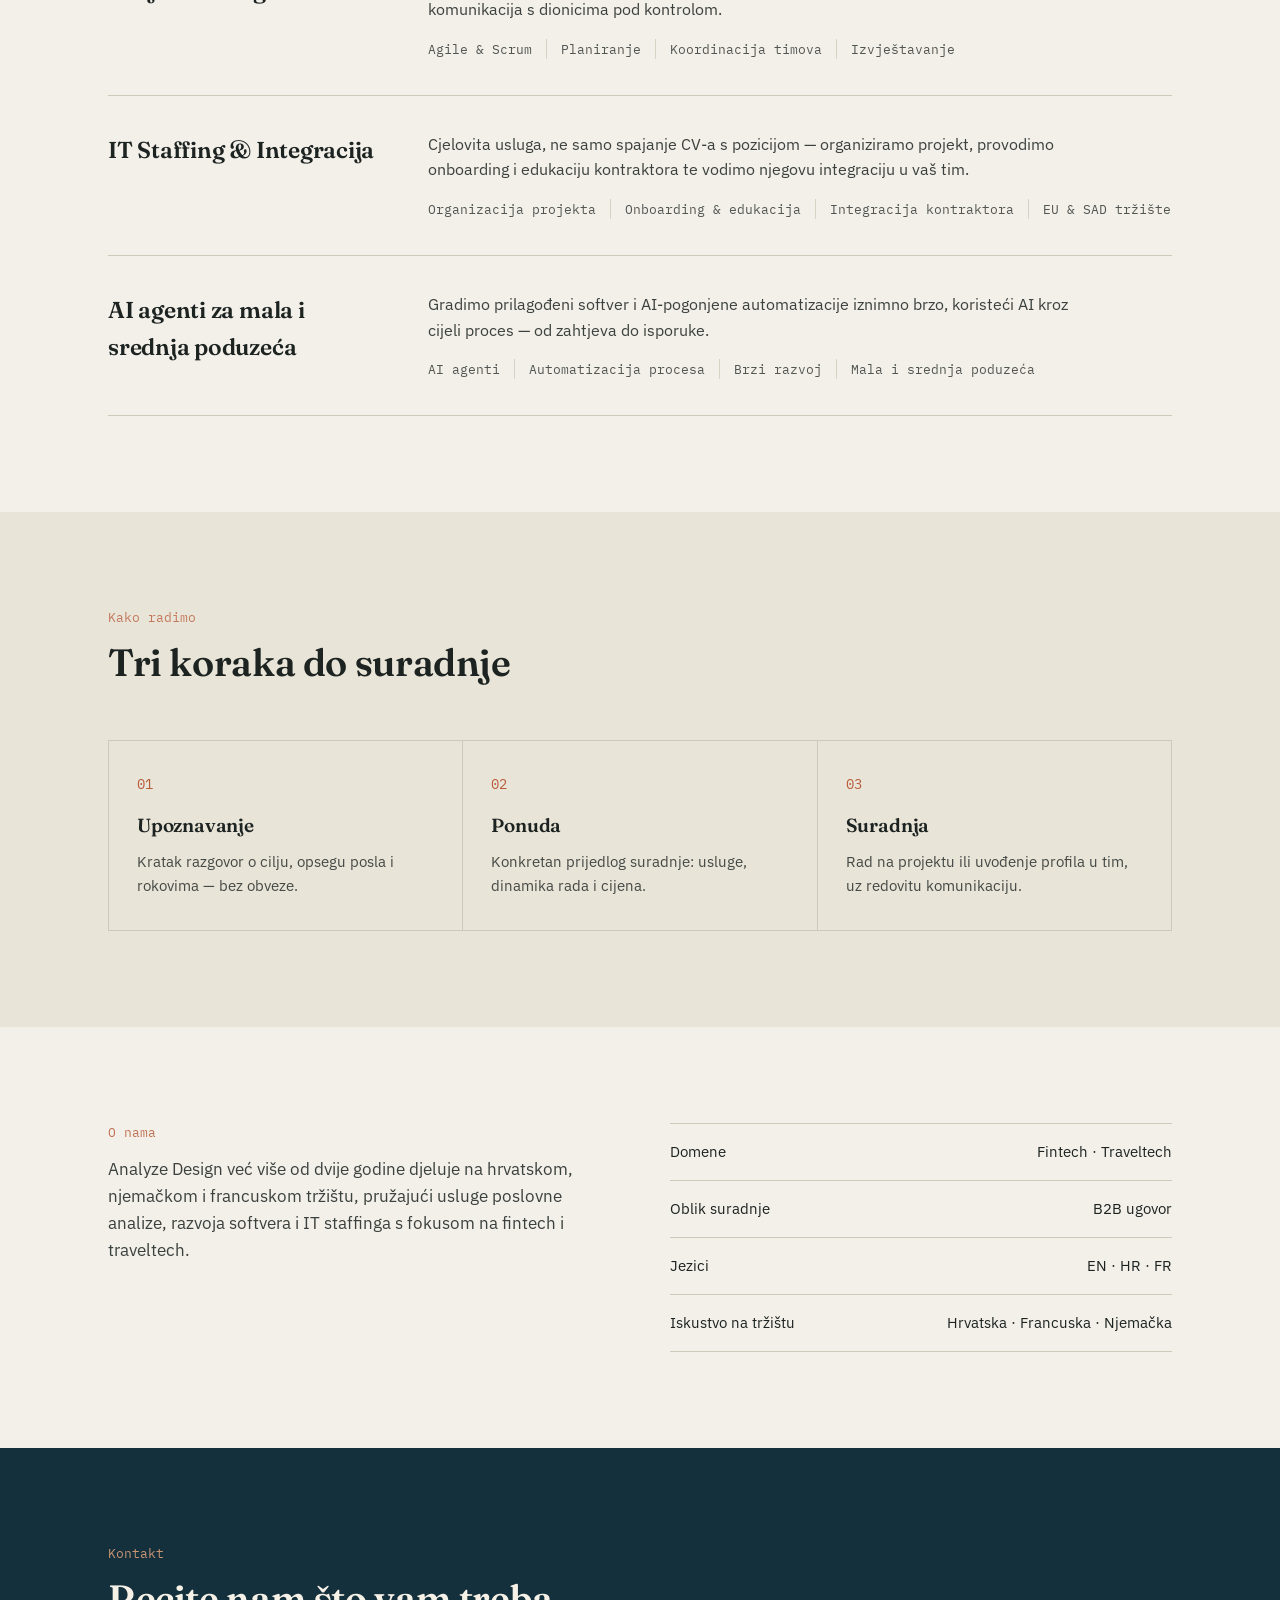
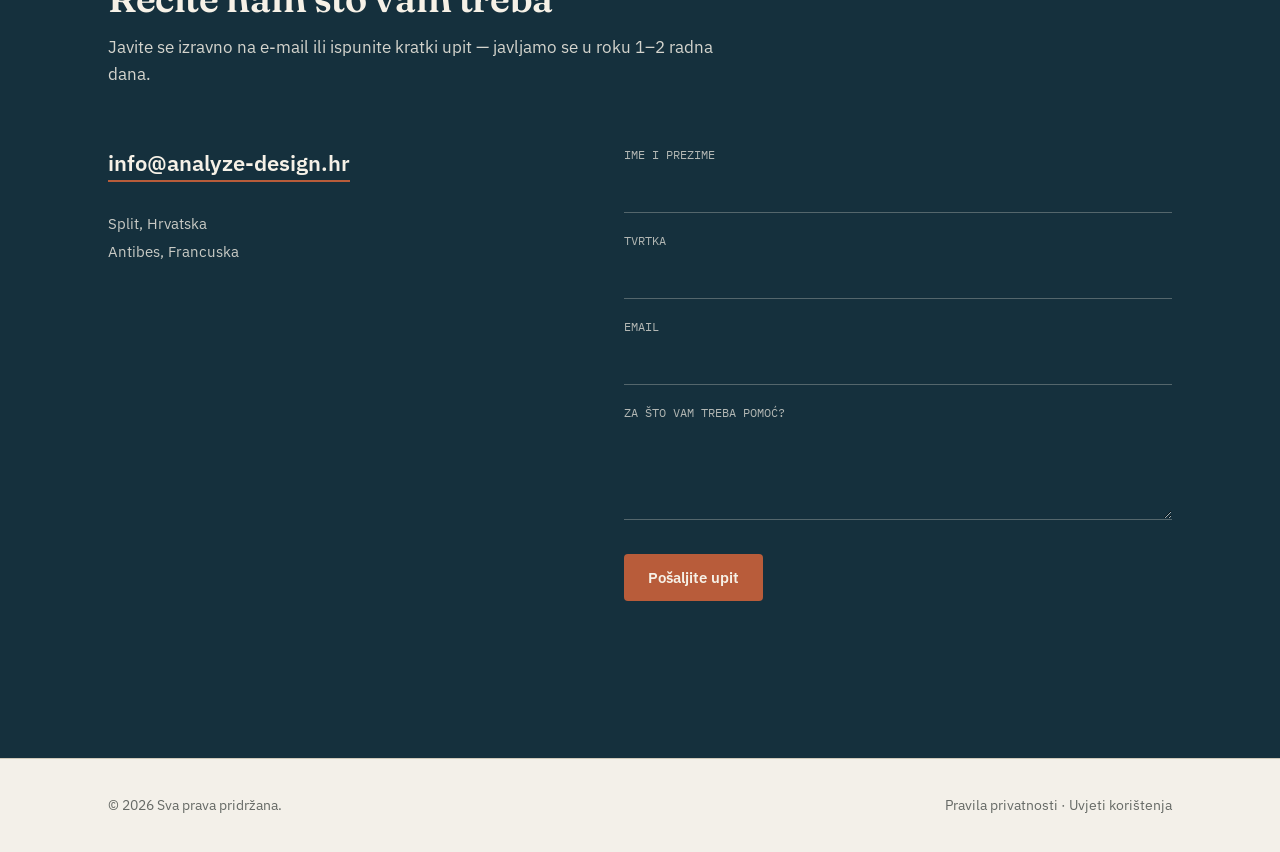
==== commit 3f1238f7: "Replace nav wordmark and favicon with new brand assets Swaps the text-based nav brand for the new wo" ====
--- a/hr/index.html
+++ b/hr/index.html
@@ -22,7 +22,11 @@
 <meta name="twitter:title" content="Analyze Design — Analiziramo probleme i dizajniramo tehnička rješenja">
 <meta name="twitter:description" content="BA/PO consulting & dizajn rješenja, razvoj softvera, project management, AI agenti i B2B IT staffing za tvrtke diljem EU-a i SAD-a.">
 <meta name="twitter:image" content="https://analyze-design.hr/og-image.png">
-<link rel="icon" href="data:image/svg+xml,%3Csvg xmlns='http://www.w3.org/2000/svg' viewBox='0 0 100 100'%3E%3Crect width='100' height='100' fill='%2315303D'/%3E%3Cpath d='M20 20 L20 80 M20 20 L80 20' stroke='%23F6F1E7' stroke-width='6' fill='none'/%3E%3C/svg%3E">
+<link rel="icon" href="/favicon.ico" sizes="any">
+<link rel="icon" type="image/png" sizes="16x16" href="/favicon-16x16.png">
+<link rel="icon" type="image/png" sizes="32x32" href="/favicon-32x32.png">
+<link rel="icon" type="image/png" sizes="192x192" href="/favicon-192x192.png">
+<link rel="apple-touch-icon" sizes="180x180" href="/apple-touch-icon.png">
 <link rel="preconnect" href="https://fonts.googleapis.com">
 <link rel="preconnect" href="https://fonts.gstatic.com" crossorigin>
 <link href="https://fonts.googleapis.com/css2?family=Fraunces:opsz,wght@9..144,500;9..144,600;9..144,700&family=IBM+Plex+Mono:wght@400;500&family=IBM+Plex+Sans:wght@400;500;600;700&display=swap" rel="stylesheet">
@@ -45,8 +49,8 @@
 
   header{position:sticky; top:0; z-index:50; background:var(--paper); border-bottom:1px solid var(--line);}
   .nav{display:flex; align-items:center; justify-content:space-between; padding:18px 28px; max-width:var(--max); margin:0 auto; gap:20px; flex-wrap:wrap; position:relative;}
-  .brand{font-family:'Fraunces', serif; font-weight:600; font-size:19px; white-space:nowrap; text-decoration:none; color:var(--ink);}
-  .brand span{color:var(--rust);}
+  .brand{display:inline-flex; align-items:center; text-decoration:none;}
+  .brand-logo{height:30px; width:auto; display:block;}
   nav.links{display:flex; gap:26px; align-items:center;}
   nav.links a{text-decoration:none; font-size:15px; color:var(--ink); opacity:0.82; white-space:nowrap;}
   nav.links a:hover{opacity:1;}
@@ -140,7 +144,7 @@
 
 <header>
   <div class="nav">
-    <a class="brand" href="index.html">ANALYZE<span>·</span>DESIGN</a>
+    <a class="brand" href="index.html"><img class="brand-logo" src="/wordmark.png" alt="Analyze Design"></a>
     <nav class="links">
       <a href="#services">Usluge</a>
       <a href="#how-we-work">Kako radimo</a>
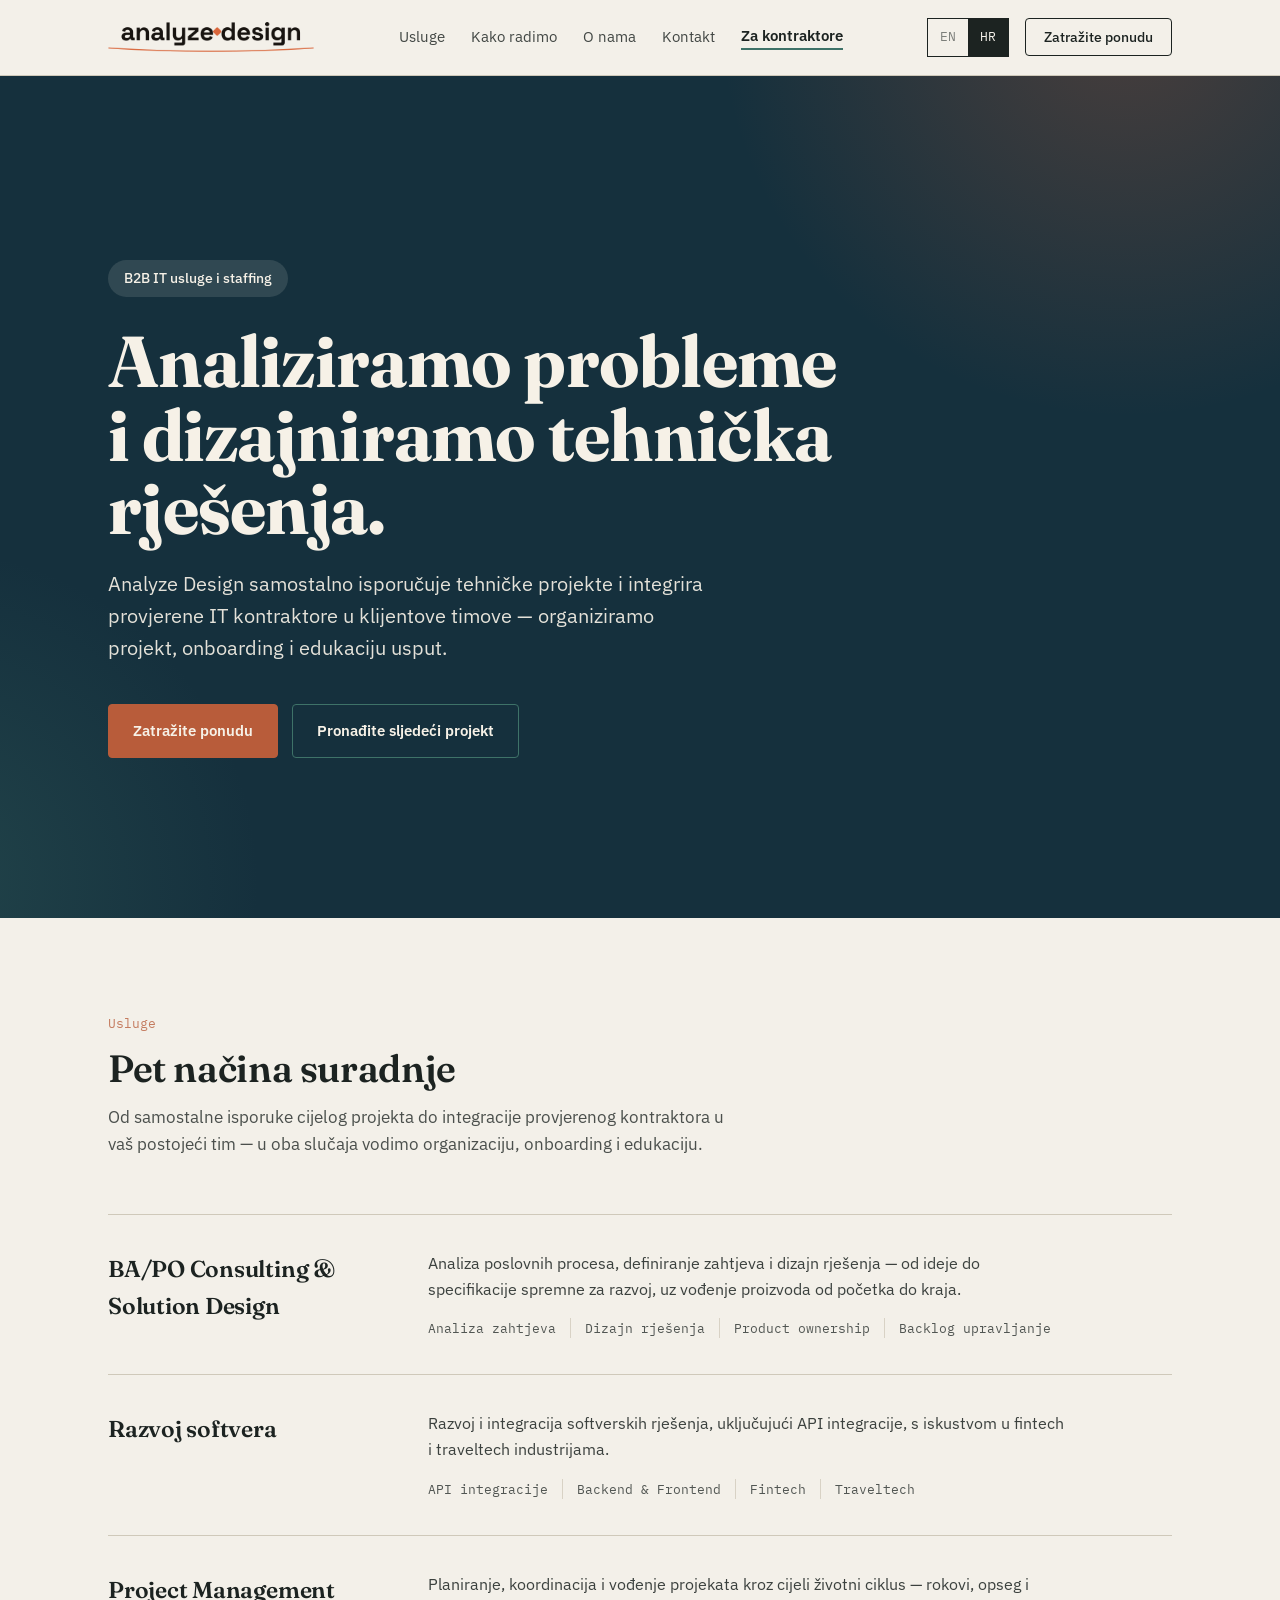
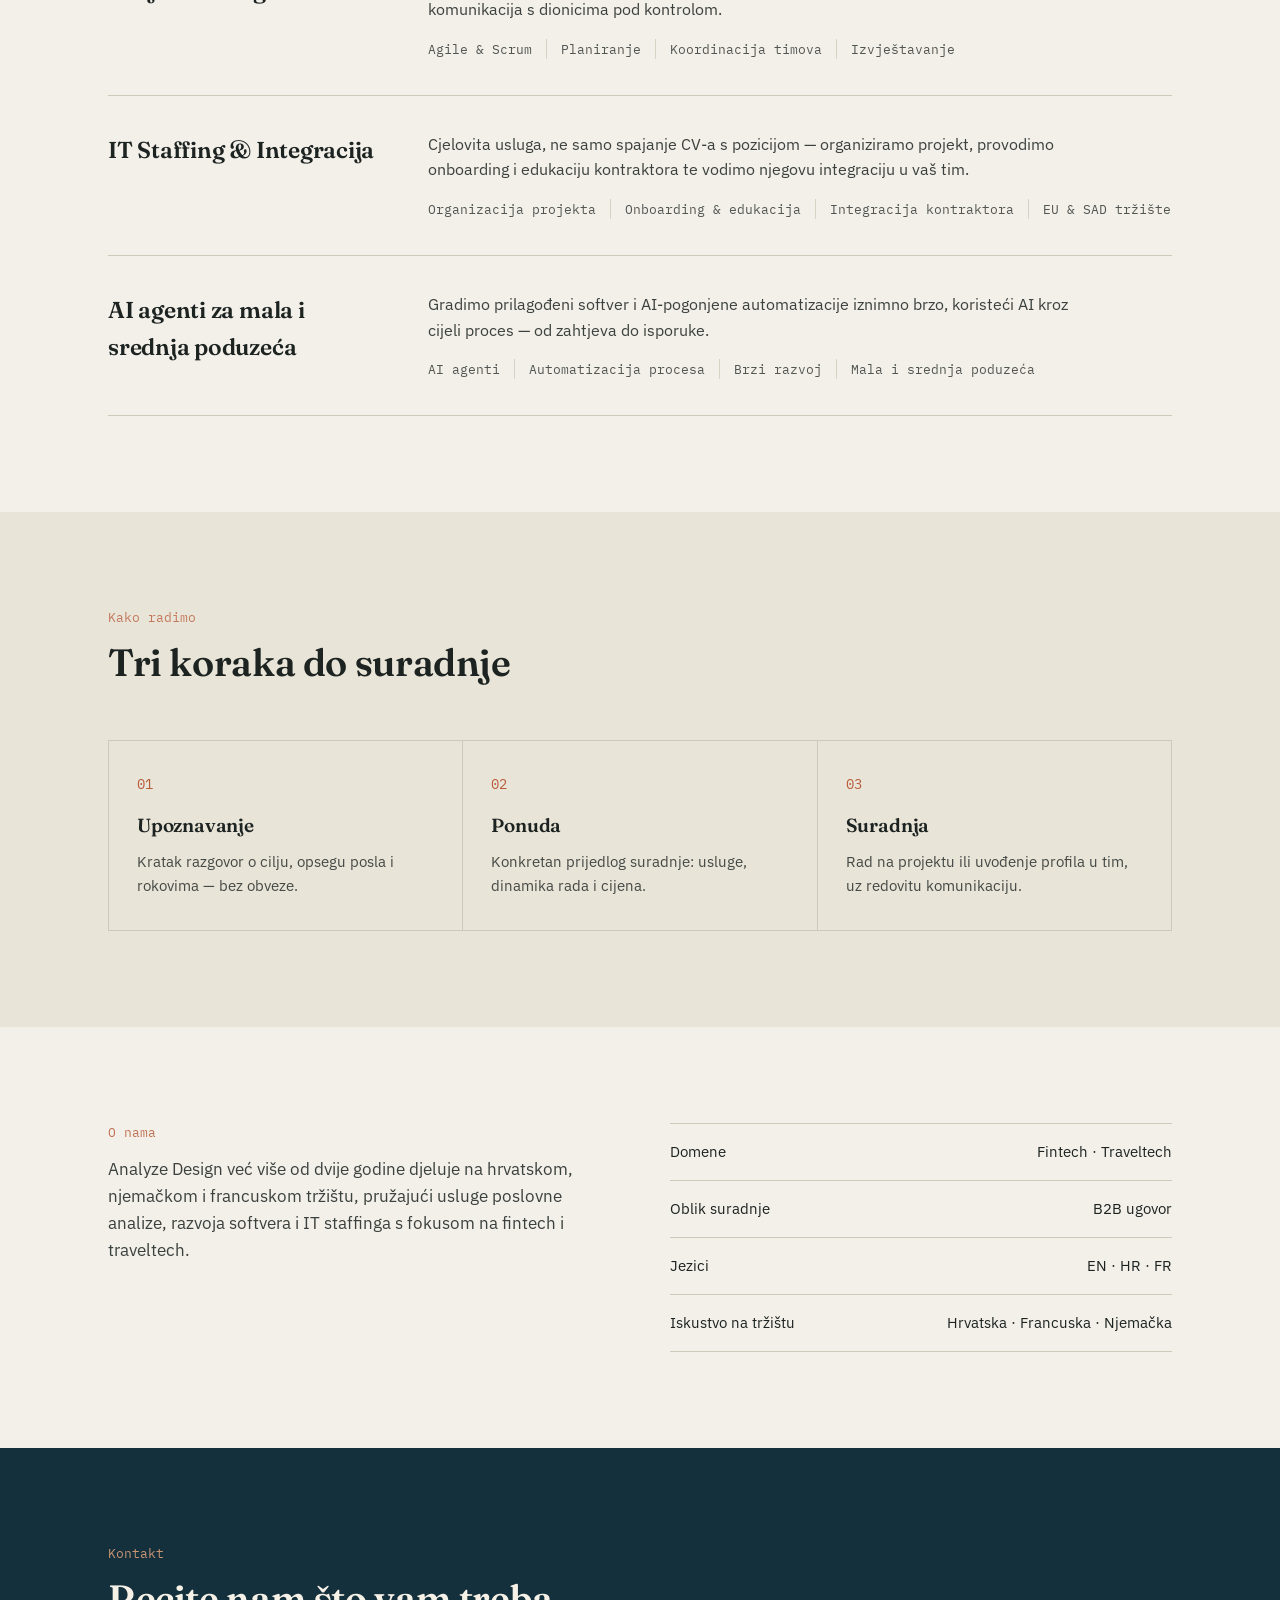
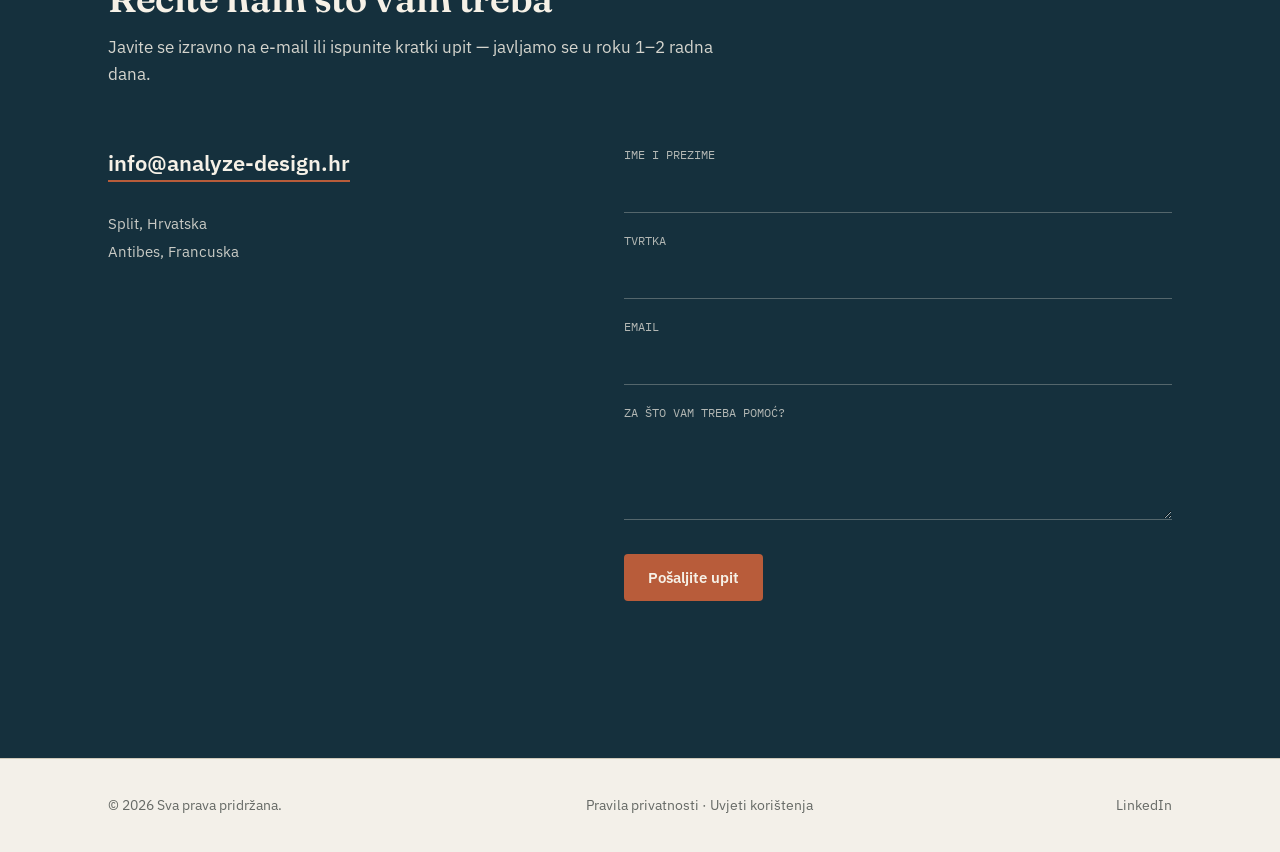
==== commit 1324b6f6: "Add LinkedIn company page link to footer Co-Authored-By: Claude Sonnet 5 <noreply@anthropic.com>" ====
--- a/hr/index.html
+++ b/hr/index.html
@@ -124,6 +124,8 @@
 
   footer{padding:36px 0; border-top:1px solid var(--line);}
   .foot-inner{display:flex; justify-content:space-between; flex-wrap:wrap; gap:12px; font-size:13.5px; opacity:0.65;}
+  .foot-link{color:inherit; text-decoration:none;}
+  .foot-link:hover{text-decoration:underline;}
 
   :is(a,button):focus-visible{outline:2px solid var(--rust); outline-offset:3px;}
 
@@ -271,6 +273,7 @@
   <div class="wrap foot-inner">
     <span>© <span id="year"></span> Sva prava pridržana.</span>
     <span>Pravila privatnosti · Uvjeti korištenja</span>
+    <a class="foot-link" href="https://www.linkedin.com/company/analyze-design-hr/" target="_blank" rel="noopener">LinkedIn</a>
   </div>
 </footer>
 
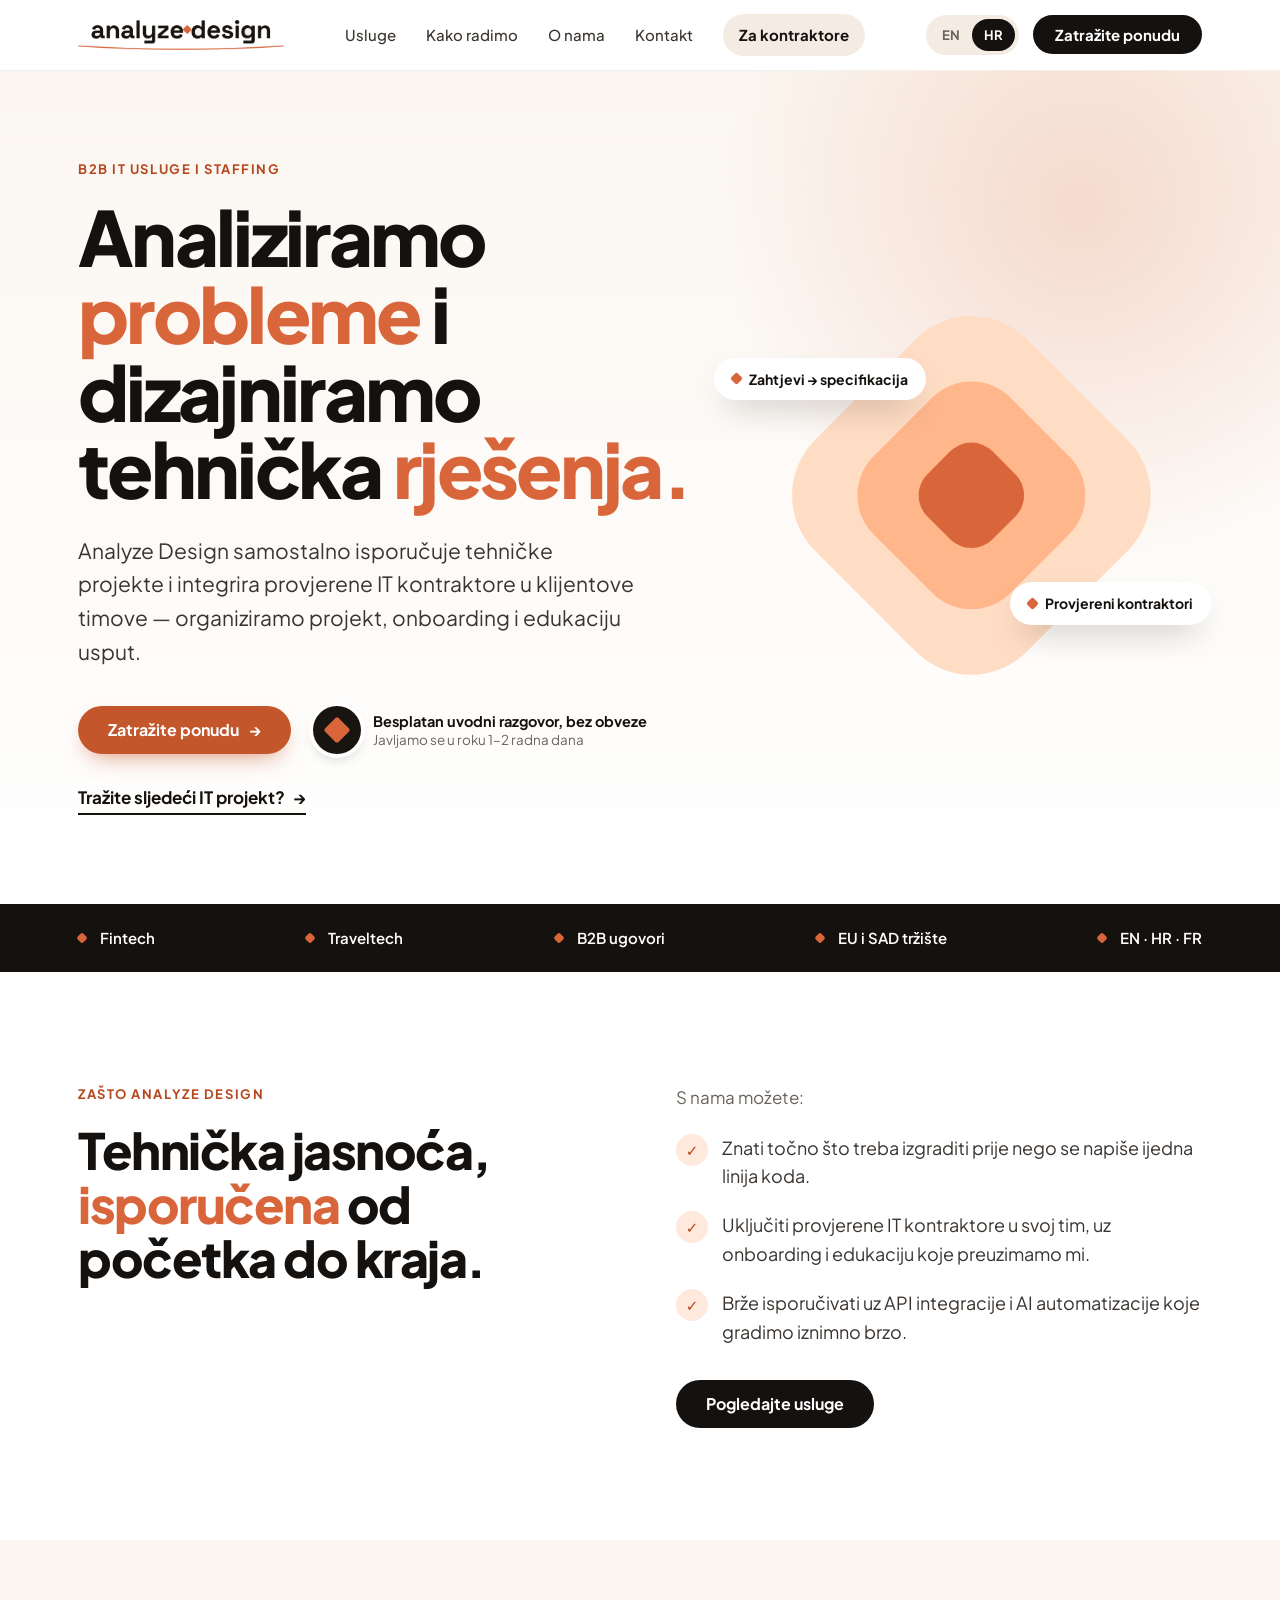
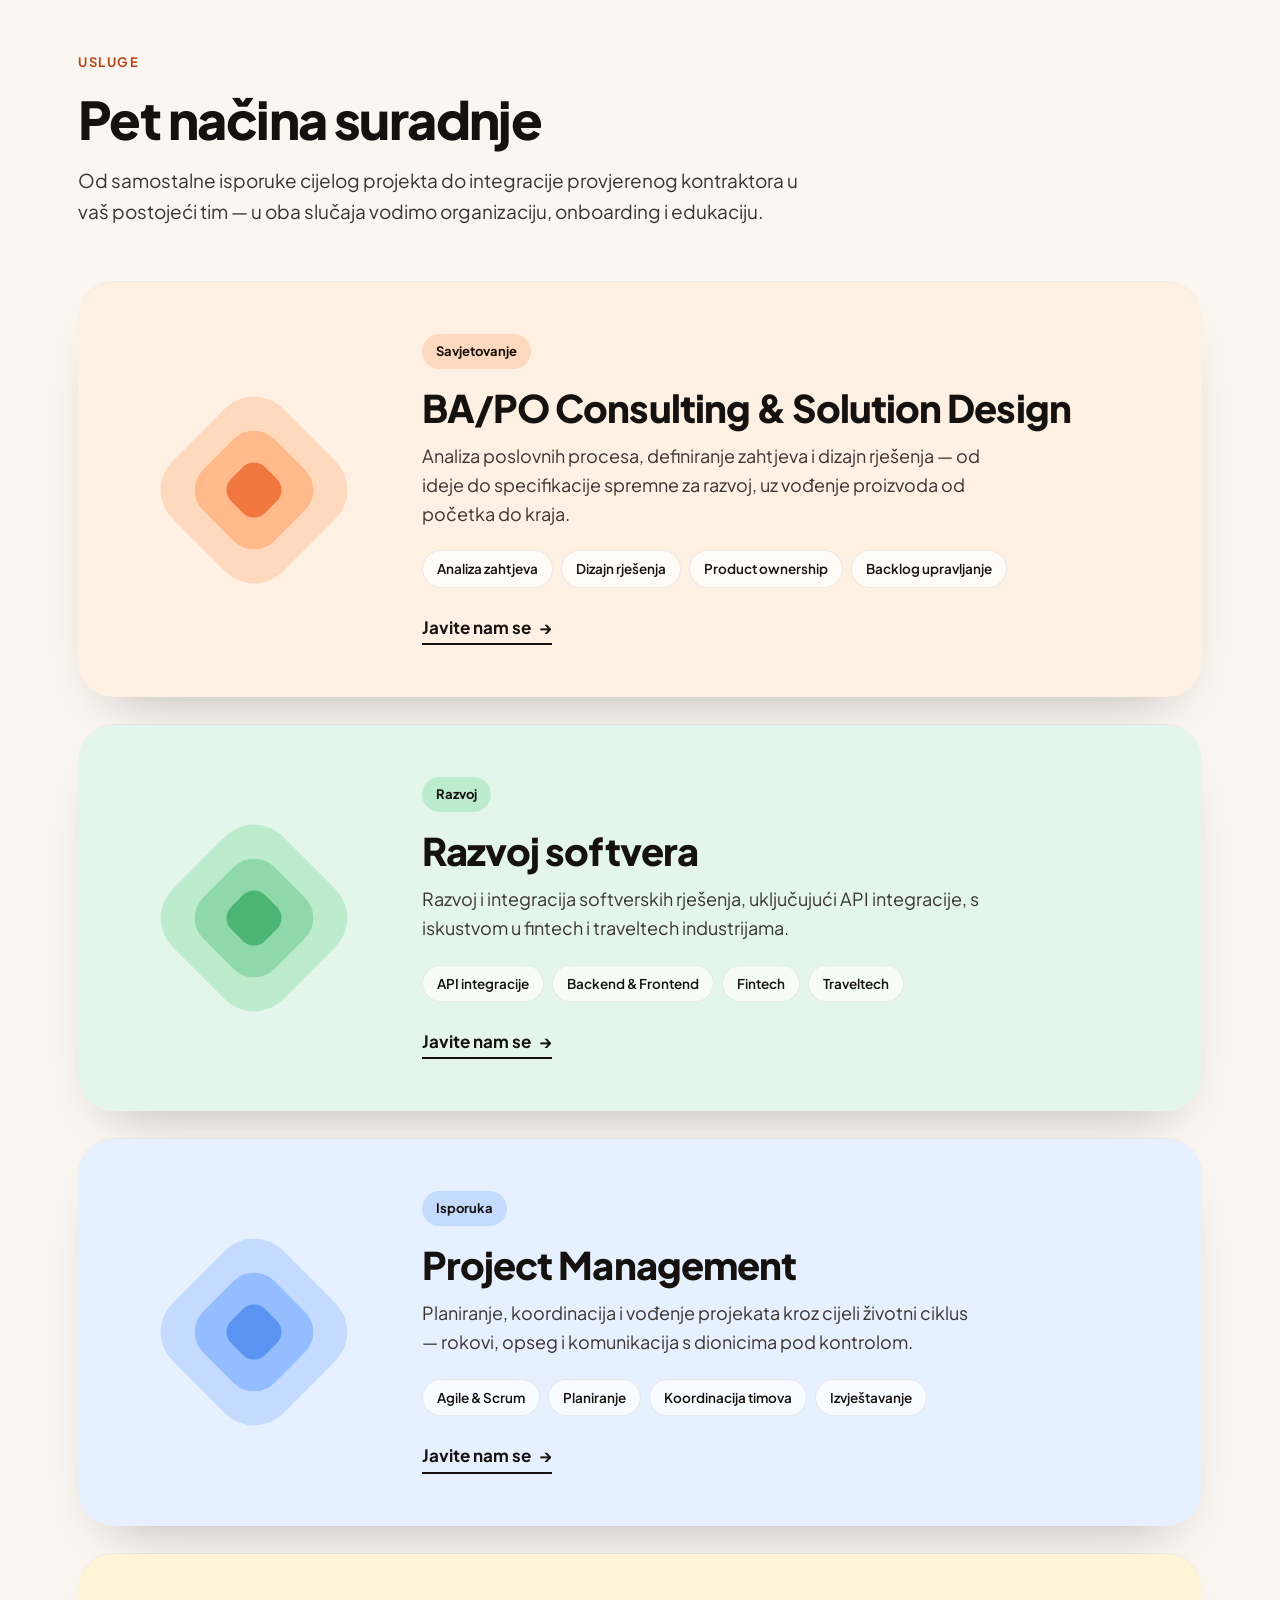
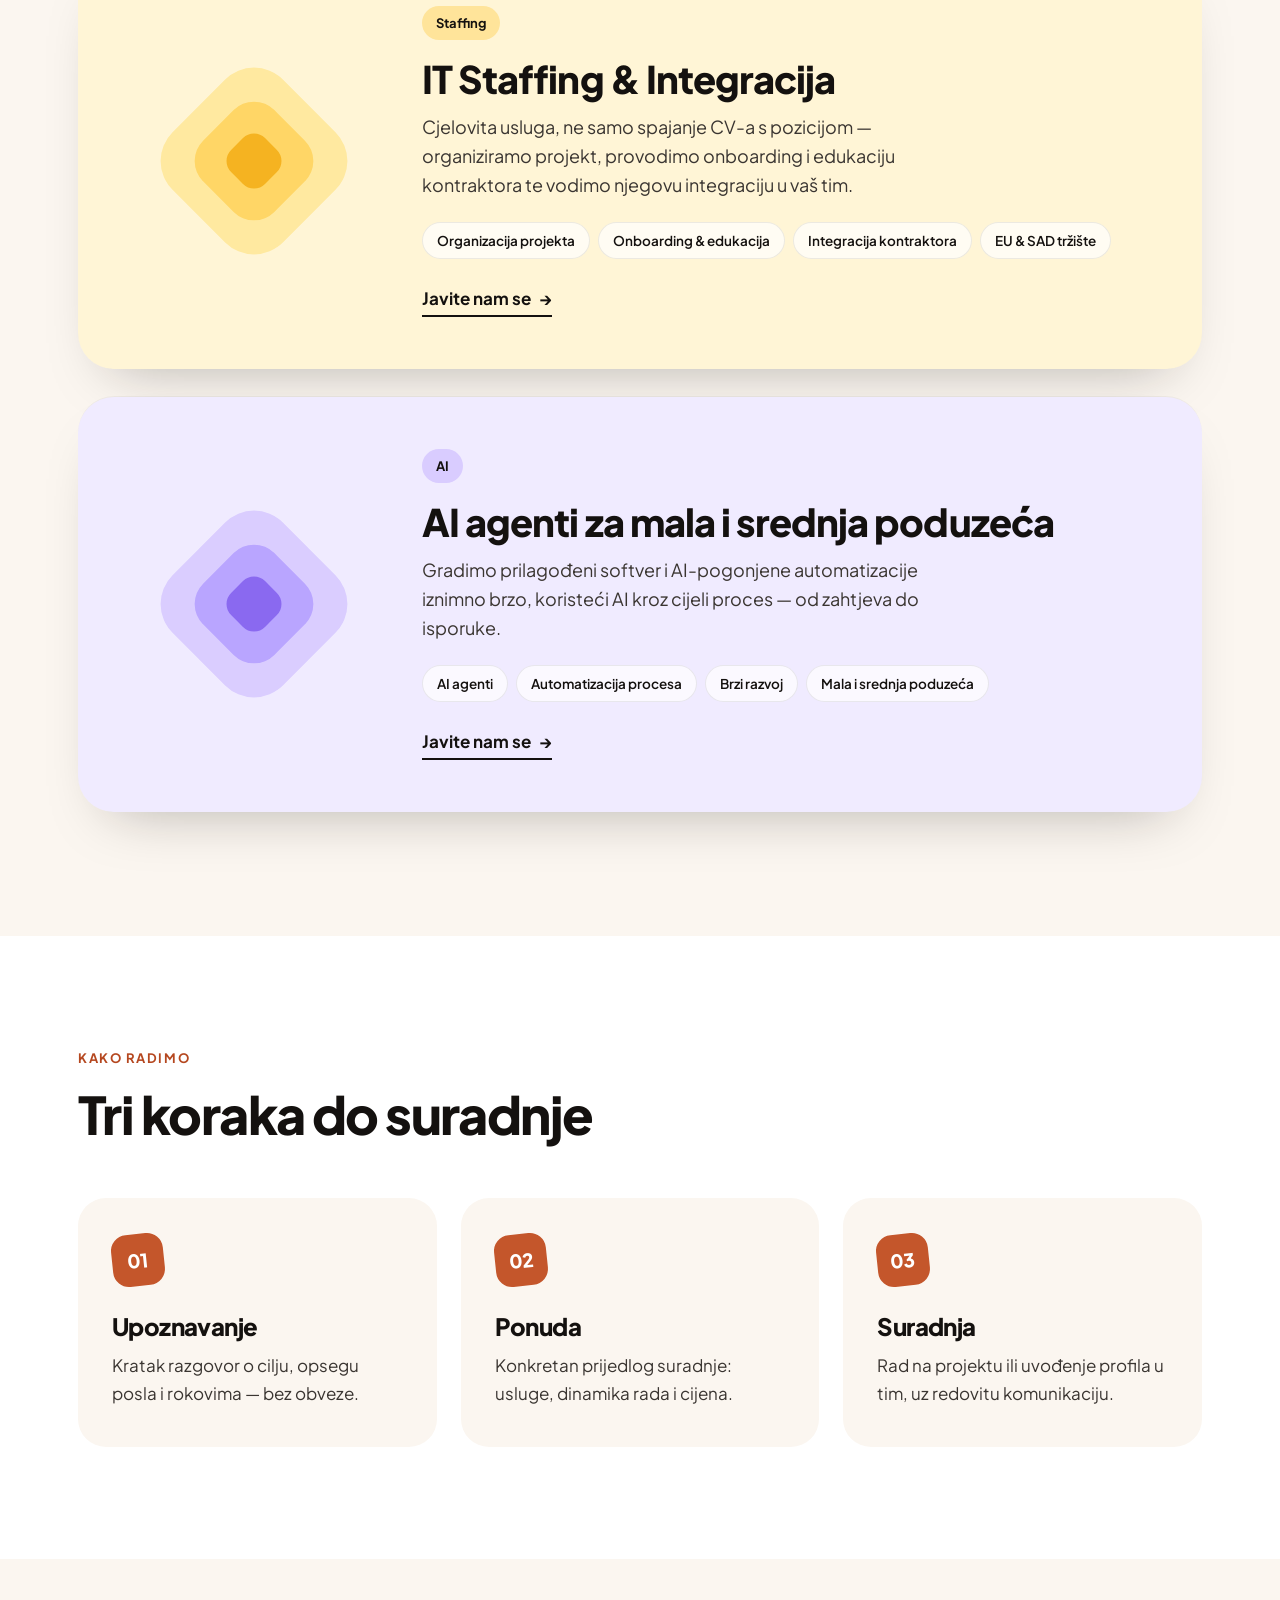
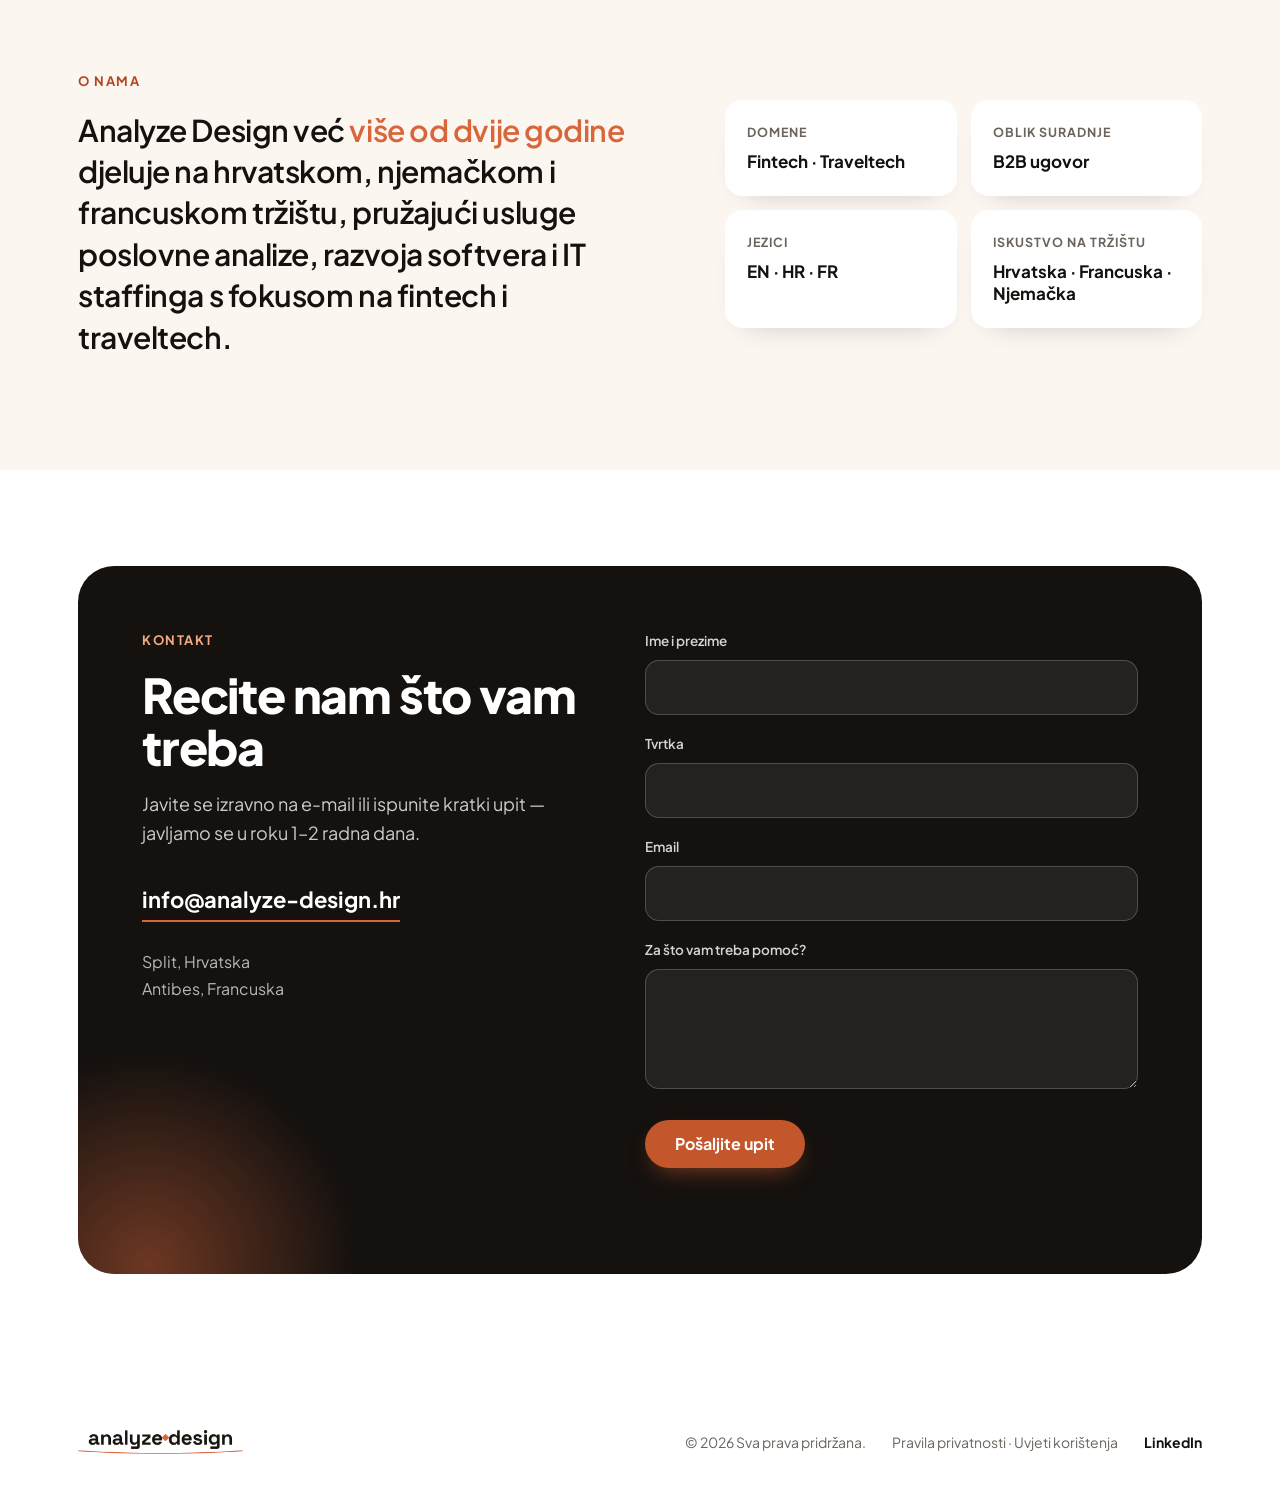
==== commit ecc3e6d8: "Apply redesign to all pages and share CSS via styles.css Ports the new look to hr/index, contractors" ====
--- a/hr/index.html
+++ b/hr/index.html
@@ -3,6 +3,7 @@
 <head>
 <meta charset="UTF-8">
 <meta name="viewport" content="width=device-width, initial-scale=1.0">
+<meta name="theme-color" content="#FBF6F0">
 <title>Analyze Design — Analiziramo probleme i dizajniramo tehnička rješenja</title>
 <meta name="description" content="Analyze Design d.o.o. — BA/PO consulting & dizajn rješenja, razvoj softvera, project management, AI agenti i B2B IT staffing za tvrtke diljem EU-a i SAD-a.">
 <link rel="canonical" href="https://analyze-design.hr/hr/">
@@ -29,120 +30,19 @@
 <link rel="apple-touch-icon" sizes="180x180" href="/apple-touch-icon.png">
 <link rel="preconnect" href="https://fonts.googleapis.com">
 <link rel="preconnect" href="https://fonts.gstatic.com" crossorigin>
-<link href="https://fonts.googleapis.com/css2?family=Fraunces:opsz,wght@9..144,500;9..144,600;9..144,700&family=IBM+Plex+Mono:wght@400;500&family=IBM+Plex+Sans:wght@400;500;600;700&display=swap" rel="stylesheet">
-<style>
-  :root{
-    --ink:#1C2321; --paper:#F3F0E9; --paper-2:#E9E4D8;
-    --blueprint:#15303D; --blueprint-2:#1E4152;
-    --line:#CFC9BA; --line-on-blue:rgba(246,241,231,0.28);
-    --rust:#B85C3A; --rust-dark:#95452A;
-    --teal:#3E7268; --teal-dark:#2C5148;
-    --cream:#F6F1E7; --max:1120px;
-  }
-  *{box-sizing:border-box;}
-  html{scroll-behavior:smooth;}
-  body{margin:0; background:var(--paper); color:var(--ink); font-family:'IBM Plex Sans', sans-serif; font-size:16px; line-height:1.6; -webkit-font-smoothing:antialiased;}
-  a{color:inherit;}
-  h1,h2,h3,h4{font-family:'Fraunces', Georgia, serif; font-weight:600; letter-spacing:-0.01em;}
-  .mono{font-family:'IBM Plex Mono', monospace;}
-  .wrap{max-width:var(--max); margin:0 auto; padding:0 28px;}
-
-  header{position:sticky; top:0; z-index:50; background:var(--paper); border-bottom:1px solid var(--line);}
-  .nav{display:flex; align-items:center; justify-content:space-between; padding:18px 28px; max-width:var(--max); margin:0 auto; gap:20px; flex-wrap:wrap; position:relative;}
-  .brand{display:inline-flex; align-items:center; text-decoration:none;}
-  .brand-logo{height:30px; width:auto; display:block;}
-  nav.links{display:flex; gap:26px; align-items:center;}
-  nav.links a{text-decoration:none; font-size:15px; color:var(--ink); opacity:0.82; white-space:nowrap;}
-  nav.links a:hover{opacity:1;}
-  nav.links a.cross-link{opacity:1; font-weight:600; border-bottom:2px solid var(--teal);}
-  .nav-right{display:flex; align-items:center; gap:16px;}
-  .nav-cta{border-radius:4px; border:1px solid var(--ink); padding:9px 18px; text-decoration:none; font-size:14px; font-weight:500; white-space:nowrap; background:none; cursor:pointer; font-family:'IBM Plex Sans', sans-serif; color:var(--ink);}
-  .nav-cta:hover{background:var(--ink); color:var(--paper);}
-  .lang-switch{display:flex; border:1px solid var(--ink); font-family:'IBM Plex Mono', monospace; font-size:13px;}
-  .lang-switch a{padding:8px 12px; text-decoration:none; color:var(--ink); opacity:0.55;}
-  .lang-switch a.active{opacity:1; background:var(--ink); color:var(--paper);}
-  .menu-toggle{display:none; background:none; border:1px solid var(--ink); border-radius:4px; padding:9px 10px; cursor:pointer; flex-direction:column; gap:4px;}
-  .menu-toggle span{display:block; width:18px; height:2px; background:var(--ink);}
-
-  .hero{background:var(--blueprint); color:var(--cream); position:relative; overflow:hidden;
-    background-image:
-      radial-gradient(680px circle at 88% -8%, rgba(184,92,58,0.32), transparent 60%),
-      radial-gradient(560px circle at -6% 96%, rgba(62,114,104,0.30), transparent 60%);
-  }
-  .hero-inner{max-width:var(--max); margin:0 auto; padding:88px 28px 0; position:relative;}
-  .hero-tag{display:inline-block; font-size:13.5px; font-weight:500; color:var(--cream); background:rgba(246,241,231,0.12); padding:8px 16px; border-radius:999px; margin:0 0 28px;}
-  .hero h1{font-size:clamp(40px, 6.6vw, 72px); line-height:1.02; margin:0 0 22px; font-weight:700; letter-spacing:-0.01em; max-width:760px;}
-  .hero p.lead{font-size:clamp(17px, 2vw, 20px); max-width:600px; opacity:0.92; margin:0 0 40px;}
-  .hero-ctas{display:flex; gap:14px; flex-wrap:wrap; margin-bottom:64px;}
-  .btn-primary{border-radius:4px; background:var(--rust); color:var(--cream); border:1px solid var(--rust); padding:14px 24px; text-decoration:none; font-weight:600; font-size:15px; display:inline-block; cursor:pointer; font-family:'IBM Plex Sans', sans-serif;}
-  .btn-primary:hover{background:var(--rust-dark); border-color:var(--rust-dark);}
-  .btn-teal{border-radius:4px; background:transparent; color:var(--cream); border:1px solid var(--teal); padding:14px 24px; text-decoration:none; font-weight:600; font-size:15px; display:inline-block; cursor:pointer; font-family:'IBM Plex Sans', sans-serif;}
-  .btn-teal:hover{background:var(--teal); border-color:var(--teal);}
-
-  section{padding:96px 0;}
-  .section-head{max-width:640px; margin-bottom:56px;}
-  .section-head .kicker{font-family:'IBM Plex Mono', monospace; font-size:13px; color:var(--rust); margin:0 0 12px;}
-  .section-head h2{font-size:clamp(28px,4vw,38px); margin:0 0 14px; line-height:1.14;}
-  .section-head p{font-size:17px; opacity:0.78; margin:0;}
-
-  .service-row{display:grid; grid-template-columns:280px 1fr; gap:40px; padding:36px 0; border-top:1px solid var(--line);}
-  .service-row:last-child{border-bottom:1px solid var(--line);}
-  .service-row h3{margin:0; font-size:23px;}
-  .service-row .desc{font-size:16px; opacity:0.85; max-width:640px; margin:0 0 16px;}
-  .tags{display:flex; flex-wrap:wrap; gap:10px 0;}
-  .tags span{font-family:'IBM Plex Mono', monospace; font-size:12.5px; padding-right:14px; margin-right:14px; border-right:1px solid var(--line); opacity:0.75;}
-  .tags span:last-child{border-right:none; margin-right:0; padding-right:0;}
-
-  .process{background:var(--paper-2);}
-  .steps{display:grid; grid-template-columns:repeat(3,1fr); gap:1px; background:var(--line); border:1px solid var(--line);}
-  .step{background:var(--paper-2); padding:32px 28px;}
-  .step .num{font-family:'IBM Plex Mono', monospace; font-size:14px; color:var(--rust); margin-bottom:14px;}
-  .step h4{margin:0 0 10px; font-size:19px;}
-  .step p{margin:0; font-size:15px; opacity:0.8;}
-
-  .about{display:grid; grid-template-columns:1fr 1fr; gap:60px; align-items:start;}
-  .about-copy p{font-size:17px; opacity:0.85; margin:0 0 18px;}
-  .about-facts{border-top:1px solid var(--line);}
-  .about-facts div{display:flex; justify-content:space-between; gap:20px; padding:16px 0; border-bottom:1px solid var(--line); font-size:15px;}
-
-  .contact{background:var(--blueprint); color:var(--cream);}
-  .contact .section-head p{opacity:0.85;}
-  .contact .section-head .kicker{color:#E9A87E;}
-  .contact-grid{display:grid; grid-template-columns:1fr 1.2fr; gap:60px;}
-  .contact-info a.email{display:inline-block; font-size:22px; font-weight:600; text-decoration:none; border-bottom:2px solid var(--rust); margin-bottom:28px;}
-  .contact-info .loc{opacity:0.8; font-size:15px; line-height:1.9;}
-  form{display:flex; flex-direction:column; gap:18px;}
-  .field label{display:block; font-family:'IBM Plex Mono', monospace; font-size:12px; opacity:0.7; margin-bottom:8px;}
-  .field input, .field textarea{width:100%; background:transparent; border:none; border-bottom:1px solid var(--line-on-blue); color:var(--cream); font-family:'IBM Plex Sans', sans-serif; font-size:16px; padding:10px 0; outline:none;}
-  .field input:focus, .field textarea:focus{border-bottom-color:var(--cream);}
-  .field textarea{resize:vertical; min-height:90px;}
-  form .btn-primary{align-self:flex-start; border:none; margin-top:8px;}
-  .hp-field{position:absolute; left:-9999px; width:1px; height:1px; overflow:hidden;}
-  .form-status{margin-top:12px; font-family:'IBM Plex Mono', monospace; font-size:13px; min-height:18px;}
-  .form-status.ok{color:#8FD9A8;}
-  .form-status.err{color:#E9A87E;}
-
-  footer{padding:36px 0; border-top:1px solid var(--line);}
-  .foot-inner{display:flex; justify-content:space-between; flex-wrap:wrap; gap:12px; font-size:13.5px; opacity:0.65;}
-  .foot-link{color:inherit; text-decoration:none;}
-  .foot-link:hover{text-decoration:underline;}
-
-  :is(a,button):focus-visible{outline:2px solid var(--rust); outline-offset:3px;}
-
-  @media (max-width:820px){
-    .menu-toggle{display:flex;}
-    nav.links{display:none; position:absolute; top:100%; left:0; right:0; background:var(--paper); border-bottom:1px solid var(--line); flex-direction:column; align-items:flex-start; padding:20px 28px; gap:18px; z-index:60;}
-    nav.links.open{display:flex;}
-    .service-row{grid-template-columns:1fr; gap:14px;}
-    .steps{grid-template-columns:1fr;}
-    .about{grid-template-columns:1fr; gap:36px;}
-    .contact-grid{grid-template-columns:1fr; gap:44px;}
-    .nav{padding:16px 20px;}
-  }
-  @media (prefers-reduced-motion: reduce){ html{scroll-behavior:auto;} }
-</style>
+<link href="https://fonts.googleapis.com/css2?family=Plus+Jakarta+Sans:wght@400;500;600;700;800&display=swap" rel="stylesheet">
+<script>document.documentElement.classList.add('js');</script>
+<link rel="stylesheet" href="/styles.css">
 </head>
 <body>
+
+<svg width="0" height="0" style="position:absolute" aria-hidden="true" focusable="false">
+  <symbol id="stack" viewBox="0 0 200 200">
+    <rect x="35" y="35" width="130" height="130" rx="34" transform="rotate(45 100 100)" style="fill:var(--c1)"/>
+    <rect x="58" y="58" width="84" height="84" rx="24" transform="rotate(45 100 100)" style="fill:var(--c2)"/>
+    <rect x="80" y="80" width="40" height="40" rx="13" transform="rotate(45 100 100)" style="fill:var(--c3)"/>
+  </symbol>
+</svg>
 
 <header>
   <div class="nav">
@@ -159,7 +59,7 @@
         <a href="../index.html">EN</a>
         <a class="active" href="index.html">HR</a>
       </div>
-      <button class="nav-cta" type="button" onclick="document.getElementById('contact').scrollIntoView({behavior:'smooth'})">Zatražite ponudu</button>
+      <a class="btn btn-dark btn-sm nav-cta" href="#contact">Zatražite ponudu</a>
     </div>
     <button class="menu-toggle" type="button" aria-label="Izbornik" onclick="document.querySelector('nav.links').classList.toggle('open')">
       <span></span><span></span><span></span>
@@ -167,118 +67,192 @@
   </div>
 </header>
 
+<main>
+
 <section class="hero">
   <div class="hero-inner">
-    <p class="hero-tag">B2B IT usluge i staffing</p>
-    <h1>Analiziramo probleme<br>i dizajniramo tehnička rješenja.</h1>
-    <p class="lead">Analyze Design samostalno isporučuje tehničke projekte i integrira provjerene IT kontraktore u klijentove timove — organiziramo projekt, onboarding i edukaciju usput.</p>
-    <div class="hero-ctas">
-      <button class="btn-primary" type="button" onclick="document.getElementById('contact').scrollIntoView({behavior:'smooth'})">Zatražite ponudu</button>
-      <a class="btn-teal" href="contractors.html">Pronađite sljedeći projekt</a>
-    </div>
-  </div>
-</section>
-
-<section id="services">
+    <div>
+      <p class="eyebrow">B2B IT usluge i staffing</p>
+      <h1>Analiziramo <em>probleme</em> i dizajniramo tehnička <em>rješenja.</em></h1>
+      <p class="lead">Analyze Design samostalno isporučuje tehničke projekte i integrira provjerene IT kontraktore u klijentove timove — organiziramo projekt, onboarding i edukaciju usput.</p>
+      <div class="hero-cta">
+        <a class="btn btn-accent" href="#contact">Zatražite ponudu <span aria-hidden="true">→</span></a>
+        <div class="assure">
+          <img src="/favicon-192x192.png" alt="" width="48" height="48">
+          <div><strong>Besplatan uvodni razgovor, bez obveze</strong><span>Javljamo se u roku 1–2 radna dana</span></div>
+        </div>
+      </div>
+      <p class="hero-sub"><a class="link-arrow" href="contractors.html">Tražite sljedeći IT projekt? <span aria-hidden="true">→</span></a></p>
+    </div>
+    <div class="hero-art" aria-hidden="true">
+      <svg class="stack" viewBox="0 0 200 200"><use href="#stack" style="--c1:#FFDCC4; --c2:#FFB68B; --c3:#D9663B"/></svg>
+      <div class="chip c1"><i></i>Zahtjevi → specifikacija</div>
+      <div class="chip c2"><i></i>Provjereni kontraktori</div>
+    </div>
+  </div>
+</section>
+
+<div class="strip">
+  <div class="strip-inner">
+    <span>Fintech</span><span>Traveltech</span><span>B2B ugovori</span><span>EU i SAD tržište</span><span>EN · HR · FR</span>
+  </div>
+</div>
+
+<section class="intro">
+  <div class="wrap intro-grid">
+    <div class="reveal">
+      <p class="eyebrow">Zašto Analyze Design</p>
+      <h2>Tehnička jasnoća, <em>isporučena</em> od početka do kraja.</h2>
+    </div>
+    <div class="reveal">
+      <p class="pre">S nama možete:</p>
+      <ul class="checks">
+        <li>Znati točno što treba izgraditi prije nego se napiše ijedna linija koda.</li>
+        <li>Uključiti provjerene IT kontraktore u svoj tim, uz onboarding i edukaciju koje preuzimamo mi.</li>
+        <li>Brže isporučivati uz API integracije i AI automatizacije koje gradimo iznimno brzo.</li>
+      </ul>
+      <a class="btn btn-dark" href="#services">Pogledajte usluge</a>
+    </div>
+  </div>
+</section>
+
+<section class="services" id="services">
   <div class="wrap">
-    <div class="section-head">
-      <p class="kicker">Usluge</p>
+    <div class="section-head reveal">
+      <p class="eyebrow">Usluge</p>
       <h2>Pet načina suradnje</h2>
       <p>Od samostalne isporuke cijelog projekta do integracije provjerenog kontraktora u vaš postojeći tim — u oba slučaja vodimo organizaciju, onboarding i edukaciju.</p>
     </div>
-
-    <div class="service-row">
-      <h3>BA/PO Consulting &amp; Solution Design</h3>
-      <div><p class="desc">Analiza poslovnih procesa, definiranje zahtjeva i dizajn rješenja — od ideje do specifikacije spremne za razvoj, uz vođenje proizvoda od početka do kraja.</p>
-      <div class="tags"><span>Analiza zahtjeva</span><span>Dizajn rješenja</span><span>Product ownership</span><span>Backlog upravljanje</span></div></div>
-    </div>
-    <div class="service-row">
-      <h3>Razvoj softvera</h3>
-      <div><p class="desc">Razvoj i integracija softverskih rješenja, uključujući API integracije, s iskustvom u fintech i traveltech industrijama.</p>
-      <div class="tags"><span>API integracije</span><span>Backend & Frontend</span><span>Fintech</span><span>Traveltech</span></div></div>
-    </div>
-    <div class="service-row">
-      <h3>Project Management</h3>
-      <div><p class="desc">Planiranje, koordinacija i vođenje projekata kroz cijeli životni ciklus — rokovi, opseg i komunikacija s dionicima pod kontrolom.</p>
-      <div class="tags"><span>Agile & Scrum</span><span>Planiranje</span><span>Koordinacija timova</span><span>Izvještavanje</span></div></div>
-    </div>
-    <div class="service-row">
-      <h3>IT Staffing &amp; Integracija</h3>
-      <div><p class="desc">Cjelovita usluga, ne samo spajanje CV-a s pozicijom — organiziramo projekt, provodimo onboarding i edukaciju kontraktora te vodimo njegovu integraciju u vaš tim.</p>
-      <div class="tags"><span>Organizacija projekta</span><span>Onboarding & edukacija</span><span>Integracija kontraktora</span><span>EU & SAD tržište</span></div></div>
-    </div>
-    <div class="service-row">
-      <h3>AI agenti za mala i srednja poduzeća</h3>
-      <div><p class="desc">Gradimo prilagođeni softver i AI-pogonjene automatizacije iznimno brzo, koristeći AI kroz cijeli proces — od zahtjeva do isporuke.</p>
-      <div class="tags"><span>AI agenti</span><span>Automatizacija procesa</span><span>Brzi razvoj</span><span>Mala i srednja poduzeća</span></div></div>
+    <div class="stack-list">
+      <article class="svc t-peach" style="--i:0">
+        <svg class="stack" viewBox="0 0 200 200" aria-hidden="true"><use href="#stack" style="--c1:#FFD9BD; --c2:#FFB98A; --c3:#F0783F"/></svg>
+        <div>
+          <span class="pill">Savjetovanje</span>
+          <h3>BA/PO Consulting &amp; Solution Design</h3>
+          <p class="desc">Analiza poslovnih procesa, definiranje zahtjeva i dizajn rješenja — od ideje do specifikacije spremne za razvoj, uz vođenje proizvoda od početka do kraja.</p>
+          <ul class="tags"><li>Analiza zahtjeva</li><li>Dizajn rješenja</li><li>Product ownership</li><li>Backlog upravljanje</li></ul>
+          <a class="link-arrow" href="#contact">Javite nam se <span aria-hidden="true">→</span></a>
+        </div>
+      </article>
+      <article class="svc t-mint" style="--i:1">
+        <svg class="stack" viewBox="0 0 200 200" aria-hidden="true"><use href="#stack" style="--c1:#BDEBCD; --c2:#8FD8A9; --c3:#4DB574"/></svg>
+        <div>
+          <span class="pill">Razvoj</span>
+          <h3>Razvoj softvera</h3>
+          <p class="desc">Razvoj i integracija softverskih rješenja, uključujući API integracije, s iskustvom u fintech i traveltech industrijama.</p>
+          <ul class="tags"><li>API integracije</li><li>Backend &amp; Frontend</li><li>Fintech</li><li>Traveltech</li></ul>
+          <a class="link-arrow" href="#contact">Javite nam se <span aria-hidden="true">→</span></a>
+        </div>
+      </article>
+      <article class="svc t-sky" style="--i:2">
+        <svg class="stack" viewBox="0 0 200 200" aria-hidden="true"><use href="#stack" style="--c1:#C4DBFF; --c2:#94BDFF; --c3:#5A93F2"/></svg>
+        <div>
+          <span class="pill">Isporuka</span>
+          <h3>Project Management</h3>
+          <p class="desc">Planiranje, koordinacija i vođenje projekata kroz cijeli životni ciklus — rokovi, opseg i komunikacija s dionicima pod kontrolom.</p>
+          <ul class="tags"><li>Agile &amp; Scrum</li><li>Planiranje</li><li>Koordinacija timova</li><li>Izvještavanje</li></ul>
+          <a class="link-arrow" href="#contact">Javite nam se <span aria-hidden="true">→</span></a>
+        </div>
+      </article>
+      <article class="svc t-butter" style="--i:3">
+        <svg class="stack" viewBox="0 0 200 200" aria-hidden="true"><use href="#stack" style="--c1:#FFE9A0; --c2:#FFD666; --c3:#F5B321"/></svg>
+        <div>
+          <span class="pill">Staffing</span>
+          <h3>IT Staffing &amp; Integracija</h3>
+          <p class="desc">Cjelovita usluga, ne samo spajanje CV-a s pozicijom — organiziramo projekt, provodimo onboarding i edukaciju kontraktora te vodimo njegovu integraciju u vaš tim.</p>
+          <ul class="tags"><li>Organizacija projekta</li><li>Onboarding &amp; edukacija</li><li>Integracija kontraktora</li><li>EU &amp; SAD tržište</li></ul>
+          <a class="link-arrow" href="#contact">Javite nam se <span aria-hidden="true">→</span></a>
+        </div>
+      </article>
+      <article class="svc t-lilac" style="--i:4">
+        <svg class="stack" viewBox="0 0 200 200" aria-hidden="true"><use href="#stack" style="--c1:#DACDFF; --c2:#B9A5FF; --c3:#8A69F0"/></svg>
+        <div>
+          <span class="pill">AI</span>
+          <h3>AI agenti za mala i srednja poduzeća</h3>
+          <p class="desc">Gradimo prilagođeni softver i AI-pogonjene automatizacije iznimno brzo, koristeći AI kroz cijeli proces — od zahtjeva do isporuke.</p>
+          <ul class="tags"><li>AI agenti</li><li>Automatizacija procesa</li><li>Brzi razvoj</li><li>Mala i srednja poduzeća</li></ul>
+          <a class="link-arrow" href="#contact">Javite nam se <span aria-hidden="true">→</span></a>
+        </div>
+      </article>
     </div>
   </div>
 </section>
 
 <section class="process" id="how-we-work">
   <div class="wrap">
-    <div class="section-head">
-      <p class="kicker">Kako radimo</p>
+    <div class="section-head reveal">
+      <p class="eyebrow">Kako radimo</p>
       <h2>Tri koraka do suradnje</h2>
     </div>
     <div class="steps">
-      <div class="step"><div class="num mono">01</div><h4>Upoznavanje</h4><p>Kratak razgovor o cilju, opsegu posla i rokovima — bez obveze.</p></div>
-      <div class="step"><div class="num mono">02</div><h4>Ponuda</h4><p>Konkretan prijedlog suradnje: usluge, dinamika rada i cijena.</p></div>
-      <div class="step"><div class="num mono">03</div><h4>Suradnja</h4><p>Rad na projektu ili uvođenje profila u tim, uz redovitu komunikaciju.</p></div>
-    </div>
-  </div>
-</section>
-
-<section id="about">
-  <div class="wrap about">
-    <div class="about-copy">
-      <p class="kicker" style="font-family:'IBM Plex Mono',monospace;font-size:13px;color:var(--rust);margin:0 0 12px;">O nama</p>
-      <p>Analyze Design već više od dvije godine djeluje na hrvatskom, njemačkom i francuskom tržištu, pružajući usluge poslovne analize, razvoja softvera i IT staffinga s fokusom na fintech i traveltech.</p>
-    </div>
-    <div class="about-facts">
-      <div><span>Domene</span><span>Fintech · Traveltech</span></div>
-      <div><span>Oblik suradnje</span><span>B2B ugovor</span></div>
-      <div><span>Jezici</span><span>EN · HR · FR</span></div>
-      <div><span>Iskustvo na tržištu</span><span>Hrvatska · Francuska · Njemačka</span></div>
+      <div class="step reveal"><div class="num">01</div><h4>Upoznavanje</h4><p>Kratak razgovor o cilju, opsegu posla i rokovima — bez obveze.</p></div>
+      <div class="step reveal"><div class="num">02</div><h4>Ponuda</h4><p>Konkretan prijedlog suradnje: usluge, dinamika rada i cijena.</p></div>
+      <div class="step reveal"><div class="num">03</div><h4>Suradnja</h4><p>Rad na projektu ili uvođenje profila u tim, uz redovitu komunikaciju.</p></div>
+    </div>
+  </div>
+</section>
+
+<section class="about" id="about">
+  <div class="wrap about-grid">
+    <div class="about-copy reveal">
+      <p class="eyebrow">O nama</p>
+      <p>Analyze Design već <em>više od dvije godine</em> djeluje na hrvatskom, njemačkom i francuskom tržištu, pružajući usluge poslovne analize, razvoja softvera i IT staffinga s fokusom na fintech i traveltech.</p>
+    </div>
+    <div class="facts reveal">
+      <div class="fact"><span>Domene</span><strong>Fintech · Traveltech</strong></div>
+      <div class="fact"><span>Oblik suradnje</span><strong>B2B ugovor</strong></div>
+      <div class="fact"><span>Jezici</span><strong>EN · HR · FR</strong></div>
+      <div class="fact"><span>Iskustvo na tržištu</span><strong>Hrvatska · Francuska · Njemačka</strong></div>
     </div>
   </div>
 </section>
 
 <section class="contact" id="contact">
   <div class="wrap">
-    <div class="section-head">
-      <p class="kicker">Kontakt</p>
-      <h2>Recite nam što vam treba</h2>
-      <p>Javite se izravno na e-mail ili ispunite kratki upit — javljamo se u roku 1–2 radna dana.</p>
-    </div>
-    <div class="contact-grid">
-      <div class="contact-info">
+    <div class="contact-card">
+      <div>
+        <p class="eyebrow">Kontakt</p>
+        <h2>Recite nam što vam treba</h2>
+        <p class="sub">Javite se izravno na e-mail ili ispunite kratki upit — javljamo se u roku 1–2 radna dana.</p>
         <a class="email" href="mailto:info@analyze-design.hr">info@analyze-design.hr</a>
         <div class="loc">Split, Hrvatska<br>Antibes, Francuska</div>
       </div>
       <form id="form-company" data-type="company" data-lang="hr">
-        <div class="field"><label class="mono" for="c-name">IME I PREZIME</label><input type="text" id="c-name" name="name" required></div>
-        <div class="field"><label class="mono" for="c-company">TVRTKA</label><input type="text" id="c-company" name="company"></div>
-        <div class="field"><label class="mono" for="c-email">EMAIL</label><input type="email" id="c-email" name="email" required></div>
-        <div class="field"><label class="mono" for="c-message">ZA ŠTO VAM TREBA POMOĆ?</label><textarea id="c-message" name="message" required></textarea></div>
+        <div class="field"><label for="c-name">Ime i prezime</label><input type="text" id="c-name" name="name" required></div>
+        <div class="field"><label for="c-company">Tvrtka</label><input type="text" id="c-company" name="company"></div>
+        <div class="field"><label for="c-email">Email</label><input type="email" id="c-email" name="email" required></div>
+        <div class="field"><label for="c-message">Za što vam treba pomoć?</label><textarea id="c-message" name="message" required></textarea></div>
         <input class="hp-field" type="text" name="website" tabindex="-1" autocomplete="off" aria-hidden="true">
-        <button type="submit" class="btn-primary">Pošaljite upit</button>
+        <button type="submit" class="btn btn-accent">Pošaljite upit</button>
         <p class="form-status" aria-live="polite"></p>
       </form>
     </div>
   </div>
 </section>
 
+</main>
+
 <footer>
-  <div class="wrap foot-inner">
-    <span>© <span id="year"></span> Sva prava pridržana.</span>
-    <span>Pravila privatnosti · Uvjeti korištenja</span>
-    <a class="foot-link" href="https://www.linkedin.com/company/analyze-design-hr/" target="_blank" rel="noopener">LinkedIn</a>
+  <div class="wrap foot">
+    <a class="brand" href="index.html"><img class="brand-logo" src="/wordmark.png" alt="Analyze Design"></a>
+    <div class="foot-meta">
+      <span>&copy; <span id="year"></span> Sva prava pridržana.</span>
+      <span>Pravila privatnosti · Uvjeti korištenja</span>
+      <a class="foot-link" href="https://www.linkedin.com/company/analyze-design-hr/" target="_blank" rel="noopener">LinkedIn</a>
+    </div>
   </div>
 </footer>
 
 <script>
   document.getElementById('year').textContent = new Date().getFullYear();
+  (function(){
+    var els = document.querySelectorAll('.reveal');
+    if (!('IntersectionObserver' in window)) { els.forEach(function(el){ el.classList.add('in'); }); return; }
+    var io = new IntersectionObserver(function(entries){
+      entries.forEach(function(e){ if (e.isIntersecting) { e.target.classList.add('in'); io.unobserve(e.target); } });
+    }, { threshold: 0.12 });
+    els.forEach(function(el){ io.observe(el); });
+  })();
 </script>
 <script src="/contact-form.js"></script>
 
--- a/styles.css
+++ b/styles.css
@@ -0,0 +1,229 @@
+  :root{
+    --ink:#14110F; --ink-2:#3A3531; --muted:#6B645D;
+    --bg:#FFFFFF; --warm:#FBF6F0; --warm-2:#F4ECE2; --line:#EBE3D9;
+    --accent:#D9663B; --accent-btn:#C4562B; --accent-btn-hover:#A94620; --accent-ink:#B5471F;
+    --radius-xl:36px; --radius-lg:28px; --radius:18px; --max:1180px;
+  }
+  *{box-sizing:border-box;}
+  html{scroll-behavior:smooth; scroll-padding-top:88px;}
+  body{margin:0; background:var(--bg); color:var(--ink); font-family:'Plus Jakarta Sans', system-ui, sans-serif; font-size:17px; line-height:1.6; -webkit-font-smoothing:antialiased;}
+  a{color:inherit;}
+  img,svg{max-width:100%;}
+  h1,h2,h3,h4{font-family:inherit; font-weight:700; letter-spacing:-0.025em; line-height:1.08; margin:0;}
+  .wrap{max-width:var(--max); margin:0 auto; padding:0 28px;}
+  .eyebrow{font-size:13px; font-weight:700; letter-spacing:0.12em; text-transform:uppercase; color:var(--accent-ink); margin:0 0 18px;}
+  .sr-only{position:absolute; width:1px; height:1px; overflow:hidden; clip:rect(0 0 0 0); white-space:nowrap;}
+  :is(a,button,input,textarea):focus-visible{outline:3px solid var(--accent); outline-offset:3px;}
+
+  .btn{display:inline-flex; align-items:center; gap:10px; border-radius:999px; padding:16px 30px; font:inherit; font-weight:700; font-size:16px; line-height:1; white-space:nowrap; text-decoration:none; cursor:pointer; border:0; transition:background .2s, transform .2s, box-shadow .2s;}
+  .btn:hover{transform:translateY(-2px);}
+  .btn-accent{background:var(--accent-btn); color:#fff; box-shadow:0 10px 24px -10px rgba(196,86,43,.7);}
+  .btn-accent:hover{background:var(--accent-btn-hover);}
+  .btn-dark{background:var(--ink); color:#fff;}
+  .btn-dark:hover{background:#2b2622;}
+  .btn-sm{padding:12px 22px; font-size:15px;}
+  .link-arrow{display:inline-flex; align-items:center; gap:8px; font-weight:700; text-decoration:none; border-bottom:2px solid currentColor; padding-bottom:2px;}
+  .link-arrow:hover{color:var(--accent-ink);}
+
+  header{position:sticky; top:0; z-index:50; background:rgba(255,255,255,.86); backdrop-filter:saturate(1.4) blur(14px); -webkit-backdrop-filter:saturate(1.4) blur(14px); border-bottom:1px solid rgba(20,17,15,.06);}
+  .nav{display:flex; align-items:center; justify-content:space-between; gap:20px; max-width:var(--max); margin:0 auto; padding:14px 28px; position:relative;}
+  .brand{display:inline-flex; align-items:center; text-decoration:none;}
+  .brand-logo{height:30px; width:auto; display:block;}
+  nav.links{display:flex; gap:30px; align-items:center;}
+  nav.links a{text-decoration:none; font-size:15px; font-weight:500; color:var(--ink-2); white-space:nowrap;}
+  nav.links a:hover{color:var(--accent-ink);}
+  nav.links a.cross-link{font-weight:700; color:var(--ink); background:var(--warm-2); padding:9px 16px; border-radius:999px;}
+  nav.links a.cross-link:hover{background:#ecdfd0; color:var(--ink);}
+  .nav-right{display:flex; align-items:center; gap:14px;}
+  .lang-switch{display:flex; background:var(--warm-2); border-radius:999px; padding:4px; font-size:13px; font-weight:700;}
+  .lang-switch a{padding:6px 12px; border-radius:999px; text-decoration:none; color:var(--muted);}
+  .lang-switch a.active{background:var(--ink); color:#fff;}
+  .menu-toggle{display:none; background:var(--warm-2); border:0; border-radius:12px; padding:12px; cursor:pointer; flex-direction:column; gap:4px;}
+  .menu-toggle span{display:block; width:18px; height:2px; background:var(--ink); border-radius:2px;}
+
+  .hero{padding:0; position:relative; overflow:hidden; background:linear-gradient(180deg, var(--warm) 0%, #fff 100%);}
+  .hero::before{content:""; position:absolute; width:720px; height:720px; right:-160px; top:-220px; background:radial-gradient(closest-side, rgba(217,102,59,.20), rgba(217,102,59,0)); pointer-events:none;}
+  .hero-inner{position:relative; max-width:var(--max); margin:0 auto; padding:88px 28px 72px; display:grid; grid-template-columns:1.15fr .85fr; gap:40px; align-items:center;}
+  .hero h1{font-size:clamp(42px, 6vw, 76px); font-weight:800; letter-spacing:-0.035em; line-height:1.02; margin:0 0 26px;}
+  .hero h1 em{font-style:normal; color:var(--accent);}
+  .hero .lead{font-size:clamp(18px, 1.7vw, 21px); color:var(--ink-2); max-width:560px; margin:0 0 38px;}
+  .hero-cta{display:flex; align-items:center; gap:22px; flex-wrap:wrap;}
+  .assure{display:flex; align-items:center; gap:12px;}
+  .assure img{width:48px; height:48px; border-radius:50%; box-shadow:0 0 0 4px #fff, 0 6px 16px -6px rgba(20,17,15,.4);}
+  .assure strong{display:block; font-size:14.5px; line-height:1.3;}
+  .assure span{display:block; font-size:13.5px; color:var(--muted); line-height:1.3;}
+  .hero-sub{margin-top:30px;}
+  .hero-art{position:relative; aspect-ratio:1/1; width:100%; max-width:470px; justify-self:end;}
+  .hero-art svg.stack{position:absolute; inset:0; width:100%; height:100%; animation:float 9s ease-in-out infinite;}
+  .chip{position:absolute; background:#fff; border-radius:999px; padding:10px 18px; font-size:14px; font-weight:700; box-shadow:0 16px 34px -14px rgba(20,17,15,.35); display:flex; align-items:center; gap:8px; white-space:nowrap;}
+  .chip i{width:9px; height:9px; background:var(--accent); border-radius:2px; transform:rotate(45deg); display:block;}
+  .chip.c1{left:-6%; top:20%; animation:float 7s ease-in-out infinite;}
+  .chip.c2{right:-2%; bottom:22%; animation:float 8s ease-in-out -3s infinite;}
+  @keyframes float{0%,100%{transform:translateY(0);}50%{transform:translateY(-12px);}}
+
+  .strip{background:var(--ink); color:#fff;}
+  .strip-inner{max-width:var(--max); margin:0 auto; padding:22px 28px; display:flex; flex-wrap:wrap; justify-content:space-between; gap:12px 28px; font-weight:600; font-size:15px;}
+  .strip-inner span{display:inline-flex; align-items:center; gap:14px;}
+  .strip-inner span::before{content:""; width:8px; height:8px; background:var(--accent); border-radius:2px; transform:rotate(45deg);}
+
+  section{padding:112px 0;}
+  .section-head{max-width:720px; margin:0 0 56px;}
+  .section-head h2{font-size:clamp(32px, 4.4vw, 52px); font-weight:800; letter-spacing:-0.03em; margin:0 0 18px;}
+  .section-head p{font-size:19px; color:var(--ink-2); margin:0;}
+  .section-head p.eyebrow{font-size:13px; color:var(--accent-ink); margin:0 0 18px;}
+
+  .intro{background:#fff;}
+  .intro-grid{display:grid; grid-template-columns:1fr 1fr; gap:72px; align-items:start;}
+  .intro h2{font-size:clamp(32px, 4.2vw, 50px); font-weight:800; letter-spacing:-0.03em;}
+  .intro h2 em{font-style:normal; color:var(--accent);}
+  .checks{list-style:none; margin:0 0 34px; padding:0; display:grid; gap:20px;}
+  .checks li{display:grid; grid-template-columns:32px 1fr; gap:14px; align-items:start; font-size:18px; color:var(--ink-2);}
+  .checks li::before{content:"✓"; width:32px; height:32px; border-radius:50%; background:#FFE9DD; color:var(--accent-ink); font-weight:800; display:grid; place-items:center; font-size:15px;}
+  .intro p.pre{font-size:17px; color:var(--muted); margin:0 0 22px;}
+
+  .services{background:var(--warm);}
+  .stack-list{display:grid; gap:28px; padding-bottom:12px;}
+  .svc{position:sticky; top:calc(96px + var(--i) * 16px); display:grid; grid-template-columns:240px 1fr; gap:48px; align-items:center; padding:52px 56px; border-radius:var(--radius-xl); background:var(--bg-c); box-shadow:0 -1px 0 rgba(20,17,15,.04), 0 28px 60px -34px rgba(20,17,15,.35);}
+  .svc svg.stack{width:100%; height:auto; display:block;}
+  .pill{display:inline-block; font-size:13px; font-weight:700; padding:7px 14px; border-radius:999px; background:var(--pill-c); color:var(--ink); margin:0 0 18px;}
+  .svc h3{font-size:clamp(26px, 3vw, 38px); font-weight:800; margin:0 0 14px;}
+  .svc .desc{color:var(--ink-2); font-size:18px; max-width:560px; margin:0 0 22px;}
+  .tags{display:flex; flex-wrap:wrap; gap:8px; margin:0 0 26px; padding:0; list-style:none;}
+  .tags li{font-size:13.5px; font-weight:600; padding:7px 14px; border-radius:999px; background:rgba(255,255,255,.7); border:1px solid rgba(20,17,15,.08);}
+  .t-peach{--bg-c:#FFF0E4; --pill-c:#FFD9BD;}
+  .t-mint{--bg-c:#E4F6EB; --pill-c:#BDEBCD;}
+  .t-sky{--bg-c:#E7F0FF; --pill-c:#C4DBFF;}
+  .t-butter{--bg-c:#FFF5D6; --pill-c:#FFE49A;}
+  .t-lilac{--bg-c:#F0EBFF; --pill-c:#D9CCFF;}
+
+  .process{background:#fff;}
+  .steps{display:grid; grid-template-columns:repeat(3, 1fr); gap:24px; counter-reset:step;}
+  .step{background:var(--warm); border-radius:var(--radius-lg); padding:36px 34px 40px; position:relative;}
+  .step .num{width:52px; height:52px; border-radius:16px; background:var(--accent-btn); color:#fff; font-weight:800; font-size:19px; display:grid; place-items:center; margin:0 0 28px; transform:rotate(-6deg);}
+  .step h4{font-size:24px; font-weight:800; margin:0 0 12px;}
+  .step p{margin:0; color:var(--ink-2); font-size:17px;}
+
+  .about{background:var(--warm);}
+  .about-grid{display:grid; grid-template-columns:1.1fr .9fr; gap:64px; align-items:center;}
+  .about-copy p:not(.eyebrow){font-size:clamp(22px, 2.5vw, 30px); font-weight:600; letter-spacing:-0.015em; line-height:1.38; margin:0;}
+  .about-copy p em{font-style:normal; color:var(--accent);}
+  .facts{display:grid; grid-template-columns:1fr 1fr; gap:14px;}
+  .fact{background:#fff; border-radius:var(--radius); padding:22px 22px 24px; box-shadow:0 14px 30px -22px rgba(20,17,15,.3);}
+  .fact span{display:block; font-size:12.5px; font-weight:700; letter-spacing:.08em; text-transform:uppercase; color:var(--muted); margin-bottom:8px;}
+  .fact strong{font-size:17px; font-weight:700; line-height:1.3; display:block;}
+
+  .contact{background:#fff; padding-top:96px;}
+  .contact-card{background:var(--ink); color:#fff; border-radius:var(--radius-xl); padding:64px; display:grid; grid-template-columns:.95fr 1.05fr; gap:56px; position:relative; overflow:hidden;}
+  .contact-card::after{content:""; position:absolute; width:420px; height:420px; left:-140px; bottom:-200px; background:radial-gradient(closest-side, rgba(217,102,59,.45), rgba(217,102,59,0)); pointer-events:none;}
+  .contact-card > *{position:relative; z-index:1;}
+  .contact-card .eyebrow{color:#F2A97E;}
+  .contact-card h2{font-size:clamp(32px, 4vw, 48px); font-weight:800; margin:0 0 18px;}
+  .contact-card .sub{font-size:18px; color:rgba(255,255,255,.78); margin:0 0 34px;}
+  .contact-card a.email{display:inline-block; font-size:22px; font-weight:700; text-decoration:none; border-bottom:2px solid var(--accent); padding-bottom:3px; margin-bottom:26px;}
+  .contact-card .loc{color:rgba(255,255,255,.7); font-size:16px; line-height:1.7;}
+  form{display:flex; flex-direction:column; gap:18px;}
+  .field label{display:block; font-size:13.5px; font-weight:600; color:rgba(255,255,255,.82); margin-bottom:8px;}
+  .field input, .field textarea{width:100%; background:rgba(255,255,255,.07); border:1px solid rgba(255,255,255,.2); border-radius:14px; color:#fff; font:inherit; font-size:16px; padding:14px 16px; outline:none; transition:border-color .2s, background .2s;}
+  .field input:focus, .field textarea:focus{border-color:#fff; background:rgba(255,255,255,.11);}
+  .field textarea{resize:vertical; min-height:120px;}
+  form .btn{align-self:flex-start; margin-top:6px;}
+  .hp-field{position:absolute; left:-9999px; width:1px; height:1px; overflow:hidden;}
+  .form-status{margin:4px 0 0; font-size:14.5px; font-weight:600; min-height:20px;}
+  .form-status.ok{color:#8FE0AC;}
+  .form-status.err{color:#F5B08A;}
+
+  footer{background:#fff; padding:44px 0 52px;}
+  .foot{display:flex; align-items:center; justify-content:space-between; flex-wrap:wrap; gap:16px 28px; font-size:14px; color:var(--muted);}
+  .foot .brand-logo{height:24px;}
+  .foot-meta{display:flex; flex-wrap:wrap; gap:8px 26px; align-items:center;}
+  .foot-link{color:var(--ink); font-weight:700; text-decoration:none;}
+  .foot-link:hover{color:var(--accent-ink); text-decoration:underline;}
+
+  .js .reveal{opacity:0; transform:translateY(22px); transition:opacity .7s ease, transform .7s ease;}
+  .js .reveal.in{opacity:1; transform:none;}
+
+  @media (max-width:1100px){
+    nav.links{gap:18px;}
+    nav.links a.cross-link{padding:8px 12px;}
+    .nav-right{gap:10px;}
+  }
+  @media (max-width:980px){
+    .hero-inner{grid-template-columns:1fr; padding-top:56px;}
+    .hero-art{max-width:300px; justify-self:center; margin-top:8px;}
+    .intro-grid, .about-grid, .contact-card{grid-template-columns:1fr; gap:40px;}
+    .svc{grid-template-columns:1fr; gap:24px; padding:36px 30px;}
+    .svc svg.stack{width:130px;}
+    .steps{grid-template-columns:1fr;}
+    .contact-card{padding:40px 28px;}
+  }
+  @media (max-width:820px){
+    section{padding:80px 0;}
+    .menu-toggle{display:flex;}
+    nav.links{display:none; position:absolute; top:100%; left:0; right:0; background:#fff; border-bottom:1px solid var(--line); flex-direction:column; align-items:flex-start; padding:22px 28px 28px; gap:18px; z-index:60;}
+    nav.links.open{display:flex;}
+    .nav{padding:12px 20px;}
+    .nav-cta{display:none;}
+    .svc{position:static;}
+    .strip-inner{justify-content:flex-start;}
+  }
+  @media (prefers-reduced-motion: reduce){
+    html{scroll-behavior:auto;}
+    .hero-art svg.stack, .chip{animation:none;}
+    .js .reveal{opacity:1; transform:none; transition:none;}
+    .btn:hover{transform:none;}
+  }
+
+  /* ---------- Shared additions (contractors pages) ---------- */
+  .hidden{display:none !important;}
+  .paths{padding:64px 0 0; background:#fff;}
+  .paths-grid{max-width:var(--max); margin:0 auto; padding:0 28px; display:grid; grid-template-columns:1fr 1fr; gap:24px;}
+  .path-card{position:relative; overflow:hidden; border-radius:var(--radius-xl); padding:44px 44px 44px; min-height:300px; display:flex; flex-direction:column; align-items:flex-start;}
+  .path-card > *{position:relative; z-index:1;}
+  .path-card h3{font-size:clamp(24px, 2.6vw, 32px); font-weight:800; margin:0 0 14px; max-width:400px;}
+  .path-card p{color:var(--ink-2); font-size:17px; max-width:400px; margin:0 0 26px;}
+  .path-card .link-arrow{margin-top:auto;}
+  .path-card svg.stack{position:absolute; z-index:0; right:-56px; top:-40px; width:250px; height:250px; opacity:.85;}
+
+  .positions{background:var(--warm);}
+  .role-card{background:#fff; border-radius:var(--radius-xl); padding:52px 56px; box-shadow:0 28px 60px -38px rgba(20,17,15,.35); display:grid; grid-template-columns:1.05fr .95fr; gap:52px; align-items:start;}
+  .role-badge{display:inline-block; font-size:13px; font-weight:700; padding:7px 14px; border-radius:999px; background:#FFD9BD; margin:0 0 20px;}
+  .role-card h3{font-size:clamp(30px, 3.6vw, 46px); font-weight:800; margin:0 0 18px;}
+  .levels{display:flex; gap:8px; flex-wrap:wrap; margin:0 0 24px; padding:0; list-style:none;}
+  .levels li{font-size:13.5px; font-weight:700; padding:7px 14px; border-radius:999px; background:var(--ink); color:#fff;}
+  .role-desc{color:var(--ink-2); font-size:18px; margin:0;}
+  .role-skills h4{font-size:13px; font-weight:700; letter-spacing:.12em; text-transform:uppercase; color:var(--muted); margin:6px 0 16px;}
+  .role-card .tags li{background:var(--warm); border-color:transparent;}
+  .benefits{display:grid; grid-template-columns:1fr 1fr; gap:16px; margin:28px 0 38px;}
+  .benefit{background:#fff; border-radius:var(--radius); padding:22px 24px; display:grid; grid-template-columns:32px 1fr; gap:14px; font-weight:600; font-size:16.5px; align-items:start; box-shadow:0 14px 30px -24px rgba(20,17,15,.3);}
+  .benefit::before, .mentor-list li::before{content:"✓"; width:32px; height:32px; border-radius:50%; background:#FFE9DD; color:var(--accent-ink); font-weight:800; display:grid; place-items:center; font-size:15px;}
+
+  .mentorship{background:#fff;}
+  .mentor-card{position:relative; overflow:hidden; background:#E4F6EB; border-radius:var(--radius-xl); padding:60px; display:grid; grid-template-columns:.95fr 1.05fr; gap:52px; align-items:center;}
+  .mentor-card > *{position:relative; z-index:1;}
+  .mentor-card svg.stack{position:absolute; z-index:0; right:-70px; bottom:-90px; width:300px; height:300px; opacity:.55;}
+  .mentor-card .eyebrow{color:#1F6B48;}
+  .mentor-card h2{font-size:clamp(30px, 3.8vw, 46px); font-weight:800; margin:0 0 18px;}
+  .mentor-card .sub{font-size:18px; color:var(--ink-2); margin:0;}
+  .mentor-list{list-style:none; margin:0 0 32px; padding:0; display:grid; gap:16px;}
+  .mentor-list li{display:grid; grid-template-columns:32px 1fr; gap:14px; align-items:start; font-size:17.5px; font-weight:600;}
+  .mentor-list li::before{background:#BDEBCD; color:#1F6B48;}
+  .btn-green{background:#1F6B48; color:#fff;}
+  .btn-green:hover{background:#185538;}
+
+  .contact-tabs{display:inline-flex; flex-wrap:wrap; gap:4px; background:rgba(255,255,255,.1); border-radius:999px; padding:4px; margin:0 0 26px;}
+  .contact-tabs button{border:0; background:transparent; color:rgba(255,255,255,.82); font:inherit; font-weight:700; font-size:14.5px; padding:10px 18px; border-radius:999px; cursor:pointer;}
+  .contact-tabs button.active{background:#fff; color:var(--ink);}
+  .form-col{min-width:0;}
+  .field input[type="file"]{padding:10px 12px; cursor:pointer; color:rgba(255,255,255,.8);}
+  .field input[type="file"]::file-selector-button{margin-right:14px; padding:8px 16px; border-radius:999px; border:0; background:#fff; color:var(--ink); font:inherit; font-weight:700; font-size:14px; cursor:pointer;}
+  .field .hint{display:block; font-size:13px; color:rgba(255,255,255,.55); margin-top:6px;}
+  form .btn-green{align-self:flex-start;}
+
+  @media (max-width:980px){
+    .paths-grid{grid-template-columns:1fr;}
+    .role-card, .mentor-card{grid-template-columns:1fr; gap:32px; padding:36px 28px;}
+    .benefits{grid-template-columns:1fr;}
+  }
+
+  .btn-ghost{background:transparent; color:var(--ink); box-shadow:inset 0 0 0 2px var(--ink);}
+  .btn-ghost:hover{background:var(--ink); color:#fff;}
